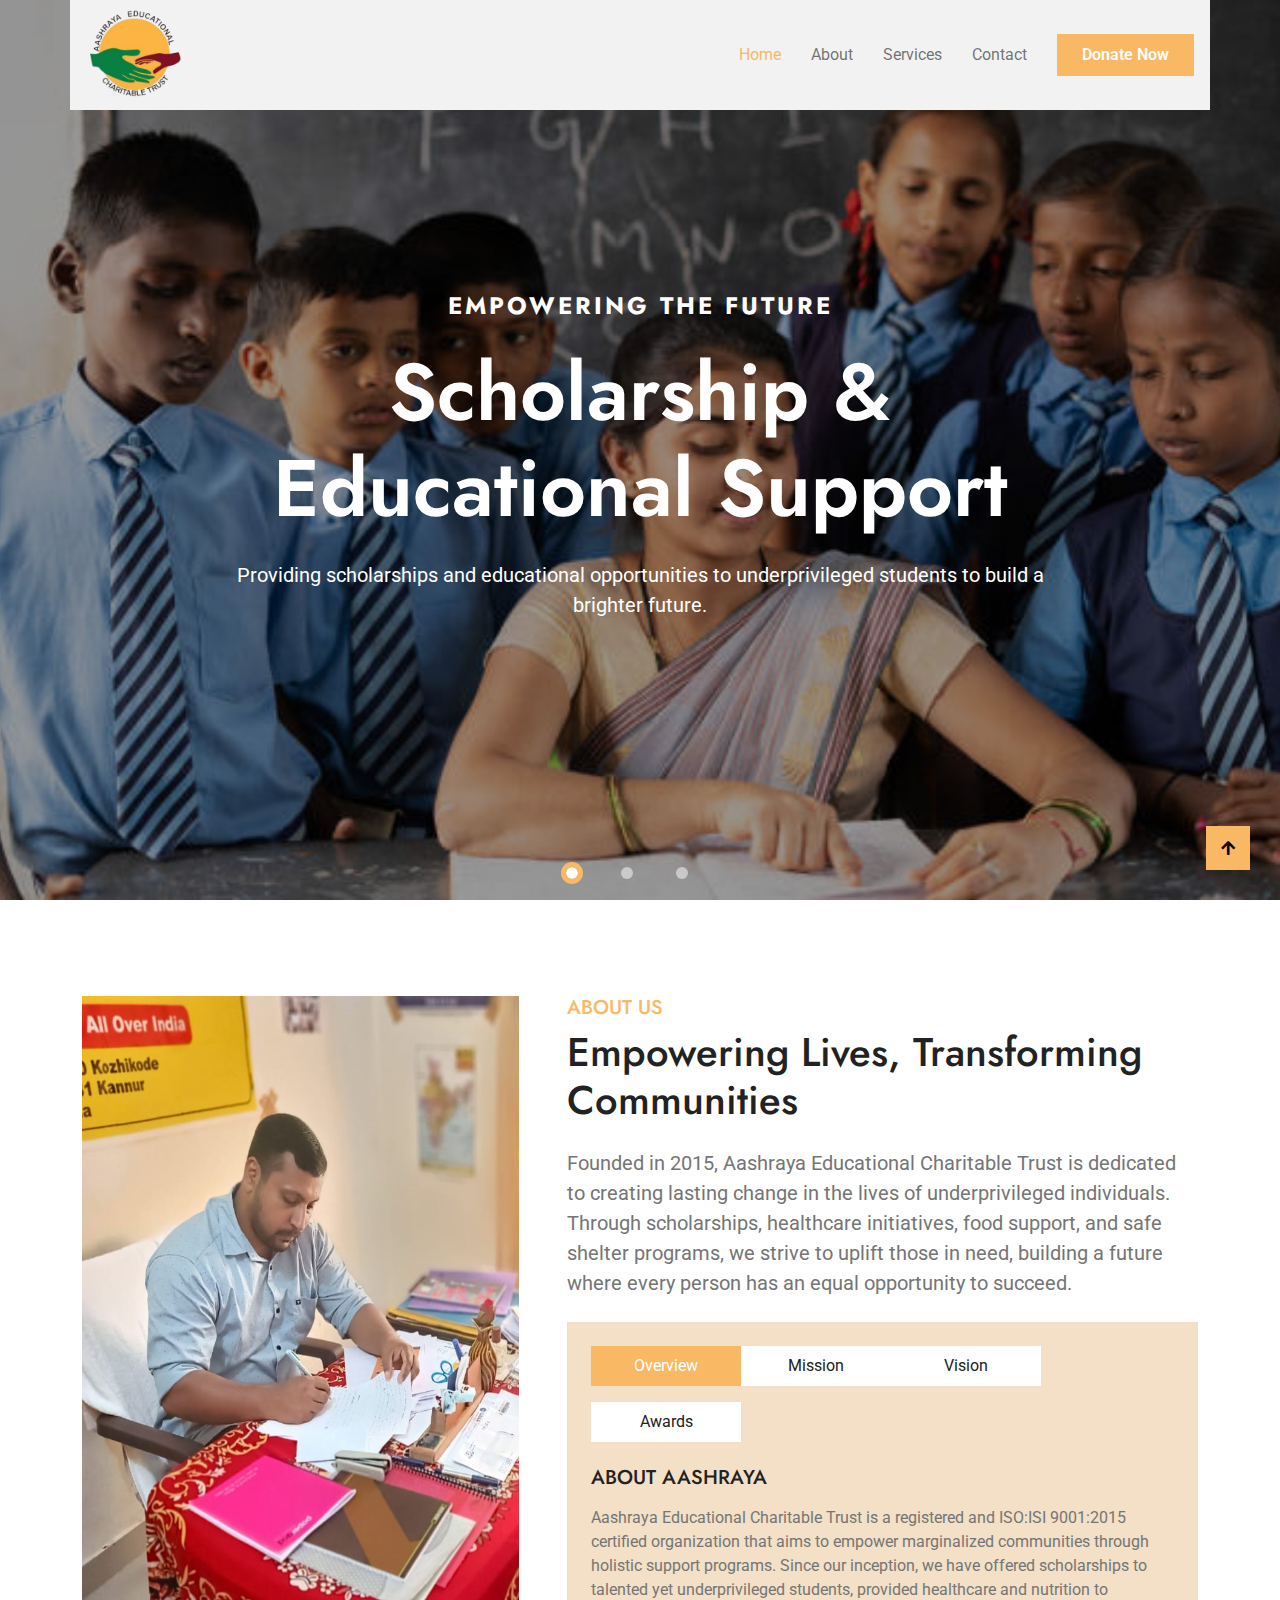
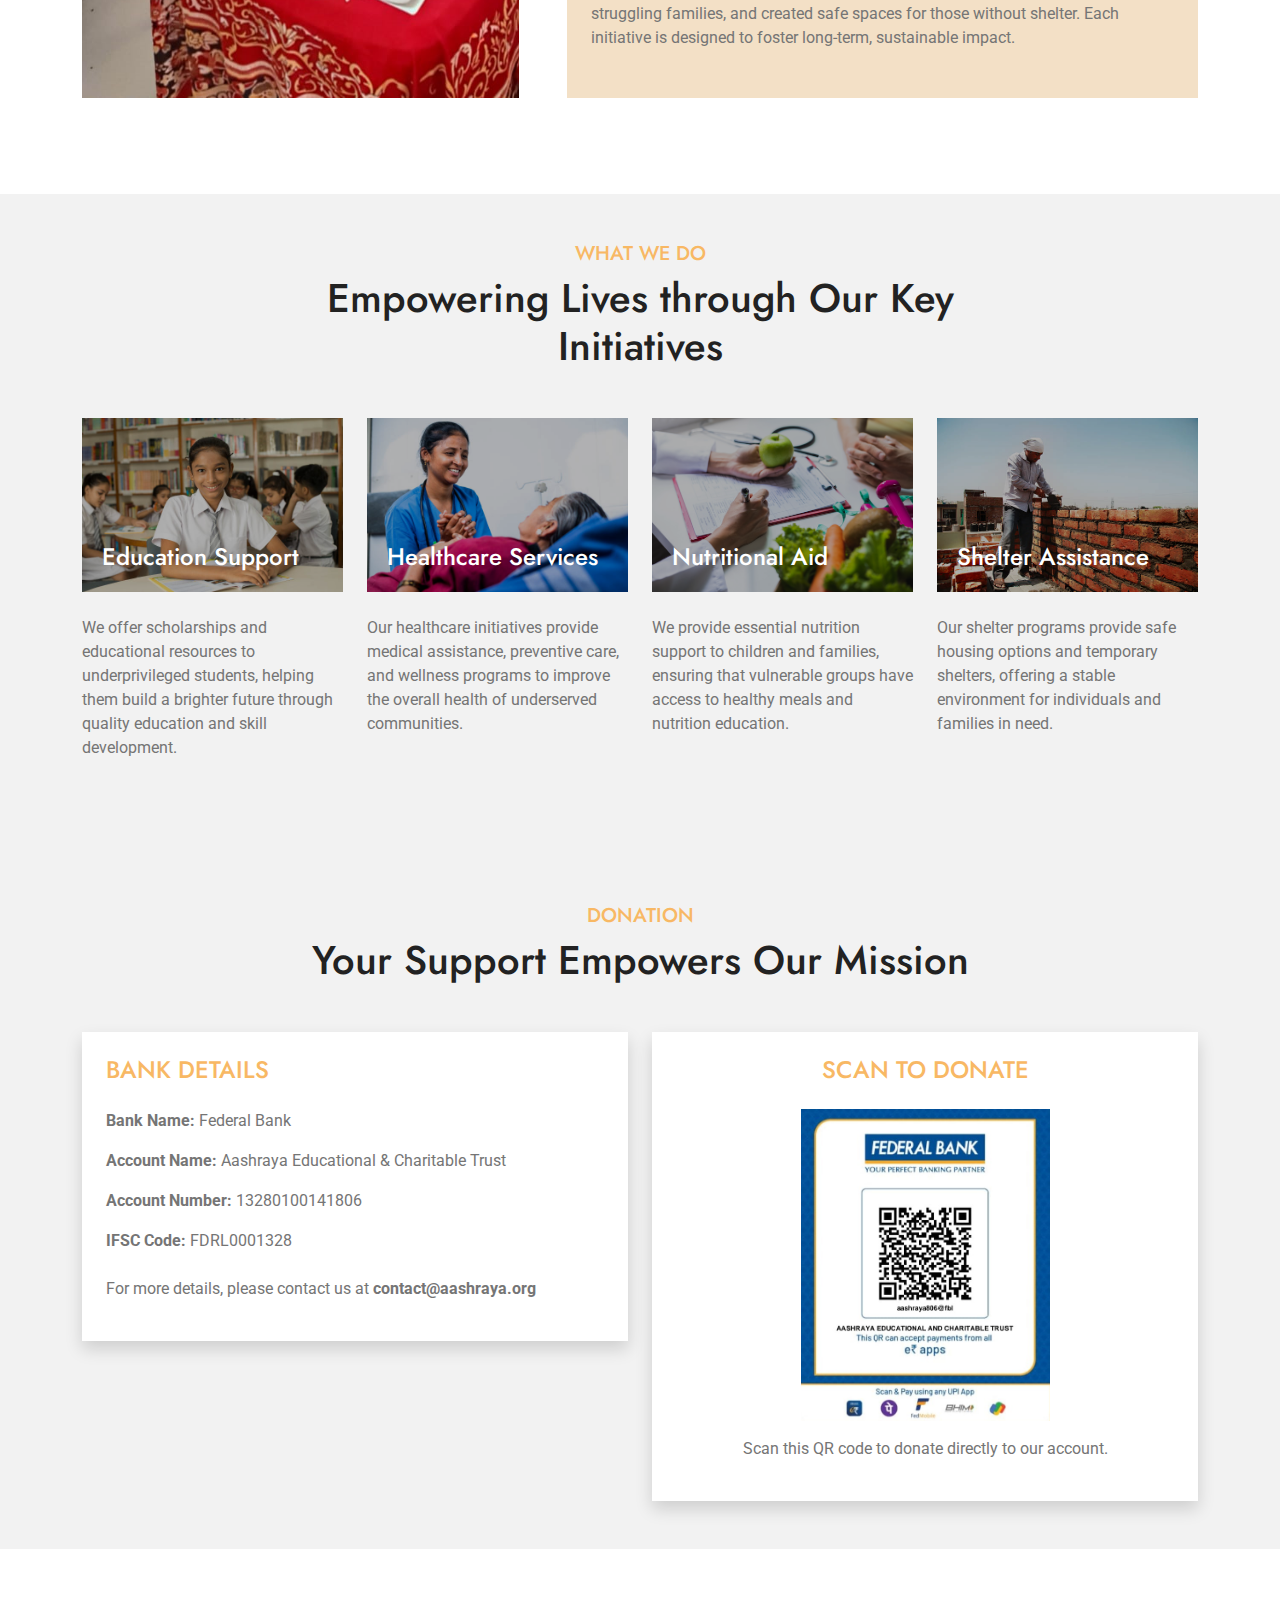
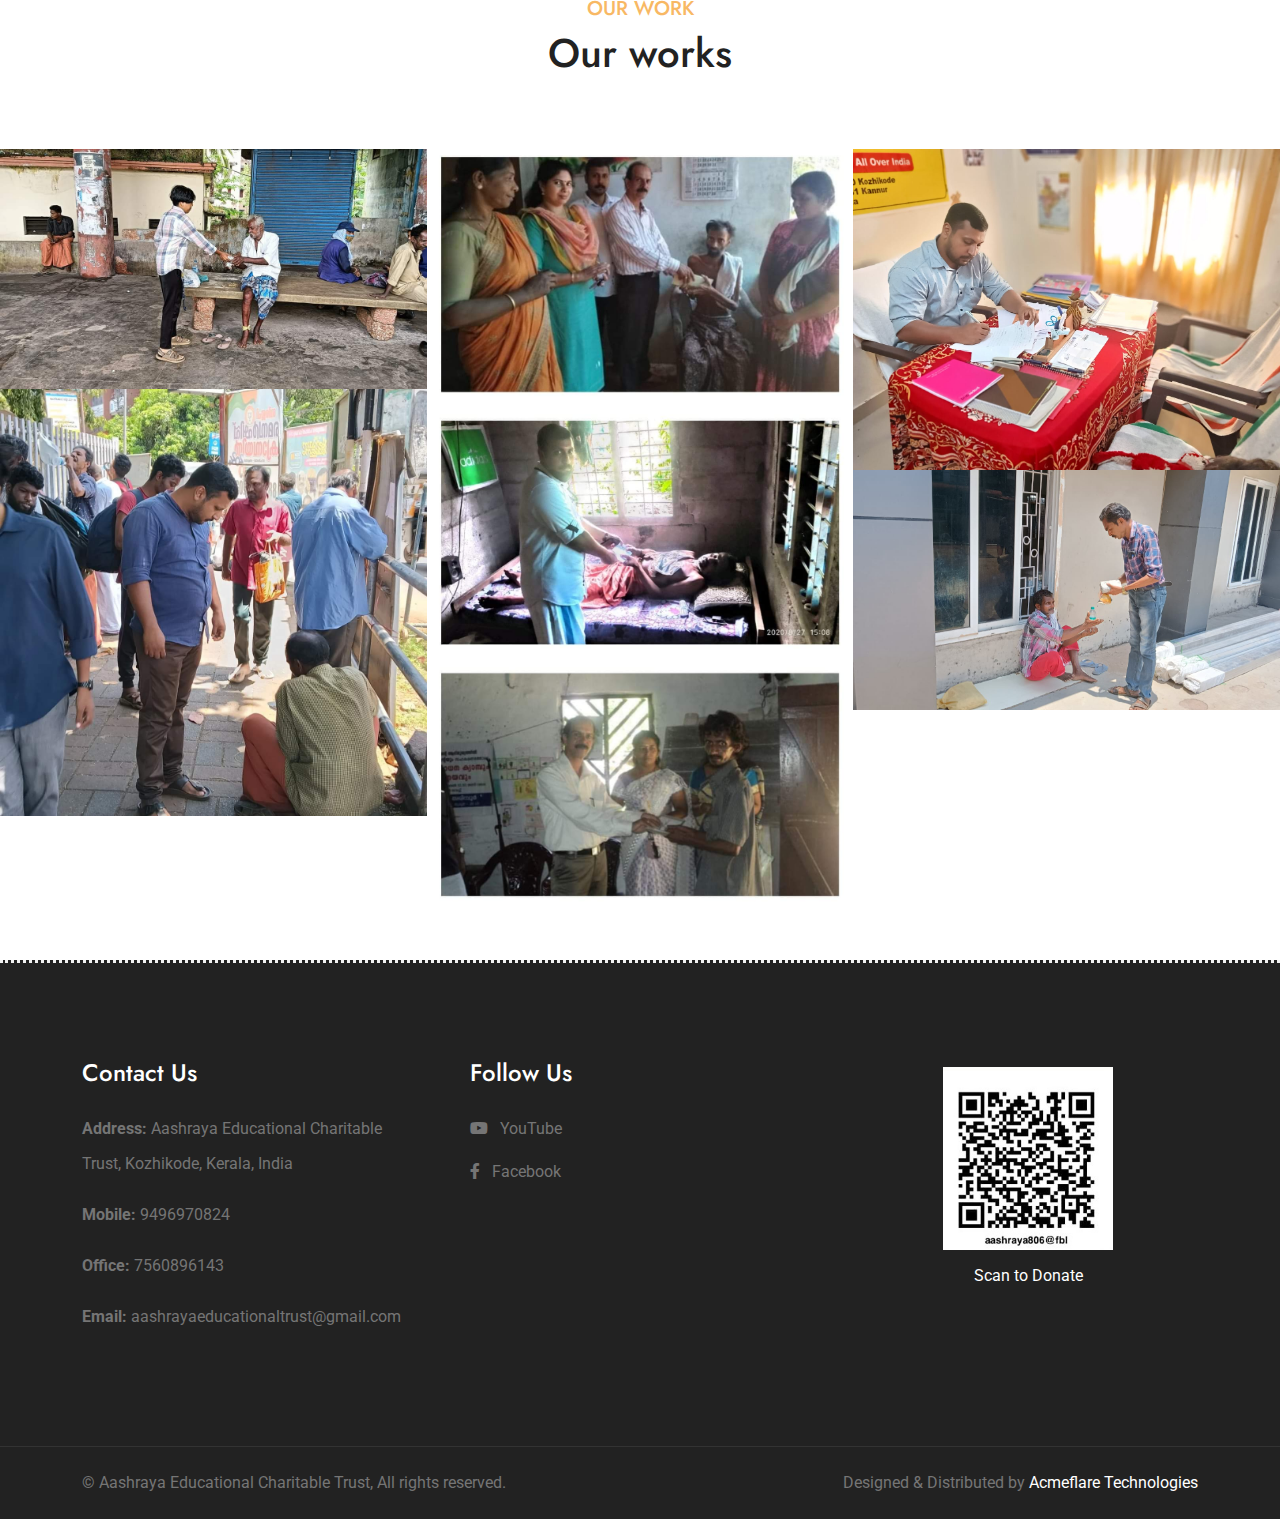
==== index.html @ a236c185 "first commit" ====
<!DOCTYPE html>
<html lang="en">

    <head>
        <meta charset="utf-8">
        <title>Aashraya Educational Charitable Trust</title>
        <link rel="shortcut icon" href="img/logo.jpg" type="image/x-icon">
        <meta content="width=device-width, initial-scale=1.0" name="viewport">
        <meta content="" name="keywords">
        <meta content="" name="description">

        <!-- Google Web Fonts -->
        <link rel="preconnect" href="https://fonts.googleapis.com">
        <link rel="preconnect" href="https://fonts.gstatic.com" crossorigin>
        <link href="https://fonts.googleapis.com/css2?family=Jost:wght@500;600&family=Roboto&display=swap" rel="stylesheet"> 

        <!-- Icon Font Stylesheet -->
        <link rel="stylesheet" href="https://use.fontawesome.com/releases/v5.15.4/css/all.css"/>
        <link href="https://cdn.jsdelivr.net/npm/bootstrap-icons@1.4.1/font/bootstrap-icons.css" rel="stylesheet">

        <!-- Libraries Stylesheet -->
        <link href="lib/owlcarousel/assets/owl.carousel.min.css" rel="stylesheet">
        <link href="lib/lightbox/css/lightbox.min.css" rel="stylesheet">


        <!-- Customized Bootstrap Stylesheet -->
        <link href="css/bootstrap.min.css" rel="stylesheet">

        <!-- Template Stylesheet -->
        <link href="css/style.css" rel="stylesheet">
    </head>

    <body>

        <!-- Spinner Start -->
        <div id="spinner" class="show w-100 vh-100 bg-white position-fixed translate-middle top-50 start-50  d-flex align-items-center justify-content-center">
            <div class="spinner-grow text-primary" role="status"></div>
        </div>
        <!-- Spinner End -->


        <!-- Navbar start -->
        <div class="container-fluid fixed-top px-0">
            <div class="container px-0">
                
                <nav class="navbar navbar-light bg-light navbar-expand-xl">
                    <a href="index.html" class="navbar-brand ms-3">
                        <img src="img/logo.png" alt="" style="height: 100px;">
                    </a>
                    <button class="navbar-toggler py-2 px-3 me-3" type="button" data-bs-toggle="collapse" data-bs-target="#navbarCollapse">
                        <span class="fa fa-bars text-primary"></span>
                    </button>
                    <div class="collapse navbar-collapse bg-light" id="navbarCollapse">
                        <div class="navbar-nav ms-auto">
                            <a href="index.html" class="nav-item nav-link active">Home</a>
                            <a href="about.html" class="nav-item nav-link">About</a>
                            <a href="service.html" class="nav-item nav-link">Services</a>
                            
                            <a href="contact.html" class="nav-item nav-link">Contact</a>
                        </div>
                        <div class="d-flex align-items-center flex-nowrap pt-xl-0" style="margin-left: 15px;">
                            <a href="index.html#donate" class="btn-hover-bg btn btn-primary text-white py-2 px-4 me-3">Donate Now</a>
                        </div>
                    </div>
                </nav>
            </div>
        </div>
        <!-- Navbar End -->

        
       <!-- Carousel Start -->
<div class="container-fluid carousel-header vh-100 px-0">
    <div id="carouselId" class="carousel slide" data-bs-ride="carousel">
        <ol class="carousel-indicators">
            <li data-bs-target="#carouselId" data-bs-slide-to="0" class="active"></li>
            <li data-bs-target="#carouselId" data-bs-slide-to="1"></li>
            <li data-bs-target="#carouselId" data-bs-slide-to="2"></li>
        </ol>
        <div class="carousel-inner" role="listbox">
            <!-- Slide 1 -->
            <div class="carousel-item active">
                <img src="img/Scholarship & Educational Support.jpg" class="img-fluid" alt="Education Support">
                <div class="carousel-caption">
                    <div class="p-3" style="max-width: 900px;">
                        <h4 class="text-white text-uppercase fw-bold mb-4" style="letter-spacing: 3px;">Empowering the Future</h4>
                        <h1 class="display-1 text-capitalize text-white mb-4">Scholarship & Educational Support</h1>
                        <p class="mb-5 fs-5">Providing scholarships and educational opportunities to underprivileged students to build a brighter future.</p>
                      
                    </div>
                </div>
            </div>
            <!-- Slide 2 -->
            <div class="carousel-item">
                <img src="img/Healthcare.webp" class="img-fluid" alt="Healthcare Assistance">
                <div class="carousel-caption">
                    <div class="p-3" style="max-width: 900px;">
                        <h4 class="text-white text-uppercase fw-bold mb-4" style="letter-spacing: 3px;">Health for All</h4>
                        <h1 class="display-1 text-capitalize text-white mb-4">Healthcare & Medical Assistance</h1>
                        <p class="mb-5 fs-5">Delivering essential healthcare services to those in need through medical camps and health education.</p>
                        
                    </div>
                </div>
            </div>
            <!-- Slide 3 -->
            <div class="carousel-item">
                <img src="img/Food and Nutrition Support.jpg" class="img-fluid" alt="Food and Nutrition Support">
                <div class="carousel-caption">
                    <div class="p-3" style="max-width: 900px;">
                        <h4 class="text-white text-uppercase fw-bold mb-4" style="letter-spacing: 3px;">Fighting Hunger</h4>
                        <h1 class="display-1 text-capitalize text-white mb-4">Food and Nutrition Support</h1>
                        <p class="mb-5 fs-5">Ensuring access to food and nutritional support for marginalized communities.</p>
                   
                    </div>
                </div>
            </div>
        </div>
        <button class="carousel-control-prev" type="button" data-bs-target="#carouselId" data-bs-slide="prev">
            <span class="carousel-control-prev-icon" aria-hidden="true"></span>
            <span class="visually-hidden">Previous</span>
        </button>
        <button class="carousel-control-next" type="button" data-bs-target="#carouselId" data-bs-slide="next">
            <span class="carousel-control-next-icon" aria-hidden="true"></span>
            <span class="visually-hidden">Next</span>
        </button>
    </div>
</div>
<!-- Carousel End -->




     <!-- About Start -->
<div class="container-fluid about py-5">
    <div class="container py-5">
        <div class="row g-5">
            <div class="col-xl-5">
                <div class="h-100">
                    <img src="img/about.jpg" class="img-fluid w-100 h-100" alt="Aashraya Educational Charitable Trust">
                </div>
            </div>
            <div class="col-xl-7">
                <h5 class="text-uppercase text-primary">About Us</h5>
                <h1 class="mb-4">Empowering Lives, Transforming Communities</h1>
                <p class="fs-5 mb-4">Founded in 2015, Aashraya Educational Charitable Trust is dedicated to creating lasting change in the lives of underprivileged individuals. Through scholarships, healthcare initiatives, food support, and safe shelter programs, we strive to uplift those in need, building a future where every person has an equal opportunity to succeed.</p>
                
                <div class="tab-class bg-secondary p-4">
                    <ul class="nav d-flex mb-2">
                        <li class="nav-item mb-3">
                            <a class="d-flex py-2 text-center bg-white active" data-bs-toggle="pill" href="#tab-about">
                                <span class="text-dark" style="width: 150px;">Overview</span>
                            </a>
                        </li>
                        <li class="nav-item mb-3">
                            <a class="d-flex py-2  text-center bg-white" data-bs-toggle="pill" href="#tab-mission">
                                <span class="text-dark" style="width: 150px;">Mission</span>
                            </a>
                        </li>
                        <li class="nav-item mb-3">
                            <a class="d-flex py-2 text-center bg-white" data-bs-toggle="pill" href="#tab-vision">
                                <span class="text-dark" style="width: 150px;">Vision</span>
                            </a>
                        </li>
                        <li class="nav-item mb-3">
                            <a class="d-flex py-2 text-center bg-white" data-bs-toggle="pill" href="#tab-awards">
                                <span class="text-dark" style="width: 150px;">Awards</span>
                            </a>
                        </li>
                    </ul>
                    <div class="tab-content">
                        <!-- Overview Tab -->
                        <div id="tab-about" class="tab-pane fade show p-0 active">
                            <div class="row">
                                <div class="col-12">
                                    <div class="d-flex">
                                        <div class="text-start my-auto">
                                            <h5 class="text-uppercase mb-3">About Aashraya</h5>
                                            <p class="mb-4">Aashraya Educational Charitable Trust is a registered and ISO:ISI 9001:2015 certified organization that aims to empower marginalized communities through holistic support programs. Since our inception, we have offered scholarships to talented yet underprivileged students, provided healthcare and nutrition to struggling families, and created safe spaces for those without shelter. Each initiative is designed to foster long-term, sustainable impact.</p>
                                            
                                        </div>
                                    </div>
                                </div>
                            </div>
                        </div>
                        <!-- Mission Tab -->
                        <div id="tab-mission" class="tab-pane fade show p-0">
                            <div class="row">
                                <div class="col-12">
                                    <div class="d-flex">
                                        <div class="text-start my-auto">
                                            <h5 class="text-uppercase mb-3">Our Mission</h5>
                                            <p class="mb-4">Our mission is to empower marginalized communities across Kerala by providing equitable access to education, healthcare, nutrition, and shelter. By offering a strong support system and focusing on sustainable development, we aim to foster resilience and self-sufficiency among those we serve.</p>
                                           
                                        </div>
                                    </div>
                                </div>
                            </div>
                        </div>
                        <!-- Vision Tab -->
                        <div id="tab-vision" class="tab-pane fade show p-0">
                            <div class="row">
                                <div class="col-12">
                                    <div class="d-flex">
                                        <div class="text-start my-auto">
                                            <h5 class="text-uppercase mb-3">Our Vision</h5>
                                            <p class="mb-4">We envision a society where education and healthcare are accessible to everyone, no one suffers from hunger, and all individuals have a safe place to call home. We aspire to be a cornerstone of hope and support in our community, bridging gaps in essential services and fostering a compassionate, inclusive future.</p>
                                            
                                        </div>
                                    </div>
                                </div>
                            </div>
                        </div>
                        <!-- Awards Tab -->
                        <div id="tab-awards" class="tab-pane fade show p-0">
                            <div class="row">
                                <div class="col-12">
                                    <div class="d-flex">
                                        <div class="text-start my-auto">
                                            <h5 class="text-uppercase mb-3">Recognitions & Awards</h5>
                                            <p class="mb-4">Aashraya has been honored with several prestigious awards for its dedication to social welfare, including:</p>
                                            <ul class="list-unstyled mb-4">
                                                <li>🔸 Mahatma Gandhi Award</li>
                                                <li>🔸 Mother Teresa Nobel Award</li>
                                                <li>🔸 World Charity Welfare Association Award</li>
                                                <li>🔸 Doctorate of Social Work Award</li>
                                                <li>🔸 Rashtra Seva Puraskar Award</li>
                                                <li>🔸 International Health Care Award</li>
                                                <li>🔸 National Level Charitable Trust Award</li>
                                            </ul>
                                            
                                        </div>
                                    </div>
                                </div>
                            </div>
                        </div>
                    </div>
                </div>
            </div>
        </div>
    </div>
</div>
<!-- About End -->



<!-- Services Start -->
<div class="container-fluid service bg-light">
    <div class="container py-5">
        <div class="text-center mx-auto pb-5" style="max-width: 800px;">
            <h5 class="text-uppercase text-primary">What We Do</h5>
            <h1 class="mb-0">Empowering Lives through Our Key Initiatives</h1>
        </div>
        <div class="row g-4">
            <!-- Education Support -->
            <div class="col-md-6 col-lg-6 col-xl-3">
                <div class="service-item">
                    <img src="img/s1.jpg" class="img-fluid w-100" alt="Education Support">
                    <div class="service-link">
                        <a  class="h4 mb-0">Education Support</a>
                    </div>
                </div>
                <p class="my-4">We offer scholarships and educational resources to underprivileged students, helping them build a brighter future through quality education and skill development.</p>
            </div>
            <!-- Healthcare Services -->
            <div class="col-md-6 col-lg-6 col-xl-3">
                <div class="service-item">
                    <img src="img/s2.jpg" class="img-fluid w-100" alt="Healthcare Services">
                    <div class="service-link">
                        <a  class="h4 mb-0">Healthcare Services</a>
                    </div>
                </div>
                <p class="my-4">Our healthcare initiatives provide medical assistance, preventive care, and wellness programs to improve the overall health of underserved communities.</p>
            </div>
            <!-- Nutritional Aid -->
            <div class="col-md-6 col-lg-6 col-xl-3">
                <div class="service-item">
                    <img src="img/s3.jpeg" class="img-fluid w-100" alt="Nutritional Aid">
                    <div class="service-link">
                        <a  class="h4 mb-0">Nutritional Aid</a>
                    </div>
                </div>
                <p class="my-4">We provide essential nutrition support to children and families, ensuring that vulnerable groups have access to healthy meals and nutrition education.</p>
            </div>
            <!-- Shelter Assistance -->
            <div class="col-md-6 col-lg-6 col-xl-3">
                <div class="service-item">
                    <img src="img/s4.jpg" class="img-fluid w-100" alt="Shelter Assistance">
                    <div class="service-link">
                        <a  class="h4 mb-0">Shelter Assistance</a>
                    </div>
                </div>
                <p class="my-4">Our shelter programs provide safe housing options and temporary shelters, offering a stable environment for individuals and families in need.</p>
            </div>
            <div class="col-12">
                
            </div>
        </div>
    </div>
</div>
<!-- Services End -->



 <!-- Donation Start -->
<div class="container-fluid donation bg-light" id="donate">
    <div class="container py-5">
        <div class="text-center mx-auto pb-5" style="max-width: 800px;">
            <h5 class="text-uppercase text-primary">Donation</h5>
            <h1 class="mb-0">Your Support Empowers Our Mission</h1>
        </div>
        <div class="row g-4">
            <!-- Bank Details Column -->
            <div class="col-lg-6">
                <div class="p-4 bg-white rounded shadow">
                    <h4 class="text-uppercase text-primary mb-4">Bank Details</h4>
                    <p><strong>Bank Name:</strong> Federal Bank</p>
                    <p><strong>Account Name:</strong> Aashraya Educational & Charitable Trust</p>
                    <p><strong>Account Number:</strong> 13280100141806</p>
                    <p><strong>IFSC Code:</strong> FDRL0001328</p>
                    <p class="mt-4">For more details, please contact us at <strong>contact@aashraya.org</strong></p>
                </div>
            </div>

            <!-- QR Code Column -->
            <div class="col-lg-6 text-center">
                <div class="p-4 bg-white rounded shadow">
                    <h4 class="text-uppercase text-primary mb-4">Scan to Donate</h4>
                    <img src="img/qr code.jpg" class="img-fluid w-50" alt="QR Code">
                    <p class="mt-3">Scan this QR code to donate directly to our account.</p>
                    
                </div>
            </div>
        </div>
    </div>
</div>
<!-- Donation End -->



        <!-- Counter Start -->
        <!-- <div class="container-fluid counter py-5" style="background: linear-gradient(rgba(0, 0, 0, .4), rgba(0, 0, 0, 0.4)), url(img/volunteers-bg.jpg) center center; background-size: cover;">
            <div class="container py-5">
                <div class="text-center mx-auto pb-5" style="max-width: 800px;">
                    <h5 class="text-uppercase text-primary">Achievements</h5>
                    <p class="text-white mb-0">Lorem Ipsum is simply dummy text of the printing and typesetting industry. Lorem Ipsum has been the industry's standard dummy text ever since the 1500s, when an unknown printer took a galley
                    </p>
                </div>
                <div class="row g-4">
                    <div class="col-md-6 col-lg-6 col-xl-3">
                        <div class="counter-item text-center border p-5">
                            <i class="fas fa-thumbs-up fa-4x text-white"></i>
                            <h3 class="text-white my-4">Beavers Saved</h3>
                            <div class="counter-counting">
                                <span class="text-primary fs-2 fw-bold" data-toggle="counter-up">3600</span>
                                <span class="h1 fw-bold text-primary">+</span>
                            </div>
                        </div>
                    </div>
                    <div class="col-md-6 col-lg-6 col-xl-3">
                        <div class="counter-item text-center border p-5">
                            <i class="fas fa-file-invoice-dollar fa-4x text-white"></i>
                            <h3 class="text-white my-4">Funds Collected</h3>
                            <div class="counter-counting text-center border-white w-100" style="border-style: dotted; font-size: 30px;">
                                <span class="text-primary fs-2 fw-bold" data-toggle="counter-up">513</span>
                                <span class="h1 fw-bold text-primary">$</span>
                            </div>
                        </div>
                    </div>
                    <div class="col-md-6 col-lg-6 col-xl-3">
                        <div class="counter-item text-center border p-5">
                            <i class="fas fa-user fa-4x text-white"></i>
                            <h3 class="text-white my-4">Volunteer</h3>
                            <div class="counter-counting text-center border-white w-100" style="border-style: dotted; font-size: 30px;">
                                <span class="text-primary fs-2 fw-bold" data-toggle="counter-up">713</span>
                                <span class="h1 fw-bold text-primary">+</span>
                            </div>
                        </div>
                    </div>
                    <div class="col-md-6 col-lg-6 col-xl-3">
                        <div class="counter-item text-center border p-5">
                            <i class="fas fa-heart fa-4x text-white"></i>
                            <h3 class="text-white my-4">Days of Help</h3>
                            <div class="counter-counting text-center border-white w-100" style="border-style: dotted; font-size: 30px;">
                                <span class="text-primary fs-2 fw-bold" data-toggle="counter-up">487</span>
                                <span class="h1 fw-bold text-primary">+</span>
                            </div>
                        </div>
                    </div>
                    <div class="col-12">
                        <div class="d-flex align-items-center justify-content-center">
                            <a class="btn-hover-bg btn btn-primary text-white py-2 px-4" href="#">Join With Us</a>
                        </div>
                    </div>
                </div>
            </div>
        </div> -->
        <!-- Counter End -->


       
      

        <!-- Gallery Start -->
        <div class="container-fluid gallery py-5 px-0">
            <div class="text-center mx-auto pb-5" style="max-width: 800px;">
                <h5 class="text-uppercase text-primary">Our work</h5>
                <h1 class="mb-4">Our works</h1>
            </div>
            <div class="row g-0">
                <div class="col-lg-4">
                    <div class="gallery-item">
                        <img src="img/gallery-2.jpg" class="img-fluid w-100" alt="">
                        <div class="search-icon">
                            <a href="img/gallery-2.jpg" data-lightbox="gallery-2" class="my-auto"><i class="fas fa-search-plus btn-hover-color bg-white text-primary p-3"></i></a>
                        </div>
                        <div class="gallery-content">
                            
                        </div>
                    </div>
                    <div class="gallery-item">
                        <img src="img/gallery-3.jpg" class="img-fluid w-100" alt="">
                        <div class="search-icon">
                            <a href="img/gallery-3.jpg" data-lightbox="gallery-3" class="my-auto"><i class="fas fa-search-plus btn-hover-color bg-white text-primary p-3"></i></a>
                        </div>
                        <div class="gallery-content">
                            
                        </div>
                    </div>
                </div>
                <div class="col-lg-4">
                    <div class="gallery-item">
                        <img src="img/gallery-1.jpg" class="img-fluid w-100" alt="">
                        <div class="search-icon">
                            <a href="img/gallery-1.jpg" data-lightbox="gallery-1" class="my-auto"><i class="fas fa-search-plus btn-hover-color bg-white text-primary p-3"></i></a>
                        </div>
                        <div class="gallery-content">
                            
                        </div>
                    </div>
                </div>
                <div class="col-lg-4">
                    <div class="gallery-item">
                        <img src="img/gallery-4.jpg" class="img-fluid w-100" alt="">
                        <div class="search-icon">
                            <a href="img/gallery-4.jpg" data-lightbox="gallery-4" class="my-auto"><i class="fas fa-search-plus btn-hover-color bg-white text-primary p-3"></i></a>
                        </div>
                        <div class="gallery-content">
                            
                        </div>
                    </div>
                    <div class="gallery-item">
                        <img src="img/gallery-5.jpg" class="img-fluid w-100" alt="">
                        <div class="search-icon">
                            <a href="img/gallery-5.jpg" data-lightbox="gallery-5" class="my-auto"><i class="fas fa-search-plus btn-hover-color bg-white text-primary p-3"></i></a>
                        </div>
                        <div class="gallery-content">
                            
                        </div>
                    </div>
                </div>
            </div>
        </div>
        <!-- Gallery End -->


       

        <!-- Footer Start -->
<div class="container-fluid footer bg-dark text-body py-5">
    <div class="container py-5">
        <div class="row g-5">
            <!-- Address and Contact Information -->
            <div class="col-md-6 col-lg-6 col-xl-4">
                <div class="footer-item">
                    <h4 class="mb-4 text-white">Contact Us</h4>
                    <p><strong>Address:</strong> Aashraya Educational Charitable Trust, Kozhikode, Kerala, India</p>
                    <p><strong>Mobile:</strong> 9496970824</p>
                    <p><strong>Office:</strong> 7560896143</p>
                    <p><strong>Email:</strong> aashrayaeducationaltrust@gmail.com</p>
                </div>
            </div>
            <!-- Social Media Links -->
            <div class="col-md-6 col-lg-6 col-xl-4">
                <div class="footer-item">
                    <h4 class="mb-4 text-white">Follow Us</h4>
                    <a href="https://youtube.com/@aashrayaeducationaltrust?si=SdaEd4XGsYiGcqcV" class="d-block text-body mb-2"><i class="fab fa-youtube me-2"></i> YouTube</a>
                    <a href="https://www.facebook.com/profile.php?id=100082121772458&mibextid=ZbWKwL" class="d-block text-body mb-2"><i class="fab fa-facebook-f me-2"></i> Facebook</a>
                </div>
            </div>
            <!-- Gallery with QR Code -->
            <div class="col-md-6 col-lg-6 col-xl-4">
                <div class="footer-item">
                    <div class="row g-2">
                        
                        <!-- QR Code Space -->
                        <div class="col-12 text-center mt-3">
                            <img src="img/qr code footer .jpg" class="img-fluid w-50" alt="QR Code">
                            <p class="text-white mt-2">Scan to Donate</p>
                        </div>
                    </div>
                </div>
            </div>
        </div>
    </div>
</div>
<!-- Footer End -->

<!-- Copyright Start -->
<div class="container-fluid copyright py-4">
    <div class="container">
        <div class="row g-4 align-items-center">
            <div class="col-md-6 text-center text-md-start">
                <span class="text-body text-white">&copy; Aashraya Educational Charitable Trust, All rights reserved.</span>
            </div>
            <div class="col-md-6 text-center text-md-end">
                Designed & Distributed by <a class="text-white" href="https://www.acmeflare.in/">Acmeflare Technologies</a>
            </div>
        </div>
    </div>
</div>
<!-- Copyright End -->


        <!-- Back to Top -->
        <a href="#" class="btn btn-primary btn-primary-outline-0 btn-md-square back-to-top"><i class="fa fa-arrow-up"></i></a>   

        
        <!-- JavaScript Libraries -->
        <script src="https://ajax.googleapis.com/ajax/libs/jquery/3.6.4/jquery.min.js"></script>
        <script src="https://cdn.jsdelivr.net/npm/bootstrap@5.0.0/dist/js/bootstrap.bundle.min.js"></script>
        <script src="lib/easing/easing.min.js"></script>
        <script src="lib/waypoints/waypoints.min.js"></script>
        <script src="lib/counterup/counterup.min.js"></script>
        <script src="lib/owlcarousel/owl.carousel.min.js"></script>
        <script src="lib/lightbox/js/lightbox.min.js"></script>
        

        <!-- Template Javascript -->
        <script src="js/main.js"></script>

    </body>

</html>
---- css/style.css ----
/*** Spinner Start ***/
#spinner {
    opacity: 0;
    visibility: hidden;
    transition: opacity .8s ease-out, visibility 0s linear .5s;
    z-index: 99999;
 }

 #spinner.show {
     transition: opacity .8s ease-out, visibility 0s linear .0s;
     visibility: visible;
     opacity: 1;
 }
/*** Spinner End ***/

.back-to-top {
    position: fixed;
    right: 30px;
    bottom: 30px;
    display: flex;
    width: 45px;
    height: 45px;
    align-items: center;
    justify-content: center;
    transition: 0.5s;
    z-index: 99;
}

/*** Button Start ***/
.btn {
    font-weight: 600;
    transition: .5s;
}

.btn-square {
    width: 32px;
    height: 32px;
}

.btn-sm-square {
    width: 34px;
    height: 34px;
}

.btn-md-square {
    width: 44px;
    height: 44px;
}

.btn-lg-square {
    width: 56px;
    height: 56px;
}

.btn-square,
.btn-sm-square,
.btn-md-square,
.btn-lg-square {
    padding: 0;
    display: flex;
    align-items: center;
    justify-content: center;
    font-weight: normal;
}

.btn-hover-bg {
    transition: 0.5s;
}

.btn-hover-bg:hover {
    background: var(--bs-secondary) !important;
    color: var(--bs-primary) !important;
}

.btn-hover-color {
    transition: 0.5s;
}

.btn-hover-color:hover {
    color: var(--bs-secondary) !important;
}
/*** Topbar Start ***/
.fixed-top .container {
    transition: 0.5s;
}

.topbar {
    padding: 2px 10px 2px 20px;
    background: var(--bs-primary) !important;
}

.topbar a,
.topbar a i {
    transition: 0.5s;
}

.topbar a:hover,
.topbar a i:hover {
    color: var(--bs-secondary) !important;
}


@media (max-width: 768px) {
    .topbar {
        display: none;    
    }
}
/*** Topbar End ***/


/*** Navbar Start ***/
.navbar {
    padding: 0;
}

.navbar .navbar-nav .nav-link {
    padding: 10px 15px;
    font-size: 16px;
    transition: .5s;
}

.navbar .navbar-nav .nav-link:hover,
.navbar .navbar-nav .nav-link.active,
.sticky-top.bg-white .navbar .navbar-nav .nav-link:hover,
.sticky-top.bg-white .navbar .navbar-nav .nav-link.active {
    color: var(--bs-primary);
}

.navbar .dropdown-toggle::after {
    border: none;
    content: "\f107";
    font-family: "Font Awesome 5 Free";
    font-weight: 600;
    vertical-align: middle;
    margin-left: 8px;
}

@media (min-width: 1200px) {
    .navbar .nav-item .dropdown-menu {
        display: block;
        visibility: hidden;
        top: 100%;
        transform: rotateX(-75deg);
        transform-origin: 0% 0%;
        border: 0;
        transition: .5s;
        opacity: 0;
    }
}

@media (max-width: 1200px) {
    .navbar .collapse.navbar-collapse .btn-hover-bg.btn {
        margin-bottom: 20px;
    }
}

.dropdown .dropdown-menu a:hover {
    background: var(--bs-secondary);
    color: var(--bs-primary);
}

.navbar .nav-item:hover .dropdown-menu {
    transform: rotateX(0deg);
    visibility: visible;
    background: var(--bs-light) !important;
    transition: .5s;
    opacity: 1;
}
/*** Navbar End ***/

/*** Carousel Start ***/
.carousel-header #carouselId .carousel-control-prev,
.carousel-header #carouselId .carousel-control-next {
    background: transparent;
}

.carousel-header #carouselId .carousel-inner .carousel-item {
    position: relative;
    min-height: 100vh 
}

.carousel-header #carouselId .carousel-inner .carousel-item img {
    position: absolute;
    width: 100%;
    height: 100%;
    object-fit: cover;
}

.carousel-header #carouselId .carousel-inner .carousel-item .carousel-caption {
    position: absolute;
    width: 100%;
    height: 100%;
    top: 0;
    left: 0;
    padding-top: 80px;
    display: flex;
    align-items: center;
    justify-content: center;
    text-align: center;
    background: linear-gradient(rgba(0, 0, 0, .4), rgba(0, 0, 0, 0.4));
    background-size: cover;
}

.carousel-control-prev,
.carousel-control-next {
    opacity: 0;
}

.carousel-control-prev .carousel-control-prev-icon,
.carousel-control-next .carousel-control-next-icon {
    background: transparent !important;
}

.carousel-header #carouselId.carousel {
    position: relative;
}

.carousel-header #carouselId.carousel .carousel-indicators {
    position: absolute;
    bottom: 0;
    left: 0;
    display: flex;
    align-items: center;
    justify-content: center;
    background: transparent !important;
}

.carousel-header #carouselId.carousel .carousel-indicators li,
.carousel-header #carouselId.carousel .carousel-indicators li,
.carousel-header #carouselId.carousel .carousel-indicators li {
    margin-right: 30px !important;
}

.carousel-header #carouselId.carousel .carousel-indicators li {
    width: 12px;
    height: 12px;
    border-radius: 12px !important;
    border: 5px solid transparent;
    transition: 0.5s;
    
}

.carousel-header #carouselId.carousel .carousel-indicators li.active {
    border: 5px solid var(--bs-primary) !important;
    border-radius: 10px;
}
/*** Carousel End ***/



/*** Single Page Hero Header Start ***/
.bg-breadcrumb {
    background: linear-gradient(rgba(0, 0, 0, 0.6), rgba(0, 0, 0, 0.6)), url(../img/bgall.jpg);
    background-position: center center;
    background-repeat: no-repeat;
    background-size: cover;
    padding: 100px 0 0 0;
}
/*** Single Page Hero Header End ***/


/*** About Start ***/
.about .tab-class .nav .nav-item a.active,
.about .tab-class .nav .nav-item a.active span {
    background: var(--bs-primary) !important;
    color: var(--bs-white) !important;
}

/*** About End ***/


/*** Service Start ***/
.service .service-item {
    position: relative;
    overflow: hidden;
}

.service .service-item .service-link {
    position: absolute;
    width: 100%; 
    height: 100%; 
    padding: 20px; 
    bottom: 0; 
    left: 0; 
    display: flex; 
    align-items: end;
    background: rgba(0, 0, 0, 0.3);
    transition: 0.5s; 
}

.service .service-item .service-link:hover {
    background: rgba(0, 0, 0, 0.6);
}

.service .service-item .service-link a {
    color: var(--bs-white);
    transition: 0.5s;
}

.service .service-item img {
    transition: 0.5s;
}

.service .service-item:hover img {
    transform: scale(1.2);
}

.service .service-item .service-link:hover a:hover {
    color: var(--bs-primary);
}
/*** Service End ***/


/*** Donation Start ***/
.donation .donation-item {
    position: relative;
    overflow: hidden;
    z-index: 1;
}

.donation .donation-item::after {
    width: 100%;
    height: 100%;
    position: absolute;
    content: "";
    top: 0;
    left: 0;
    display: flex;
    background: rgba(0, 0, 0, 0.5);
    z-index: 2;
}


.donation .donation-item .donation-content {
    position: absolute;
    width: 100%; 
    height: 100%; 
    padding: 20px; 
    justify-content: end; 
    bottom: -60px; 
    left: 0;
    transition: 0.5s;
    z-index: 3;
}

.donation .donation-item:hover .donation-content {
    position: absolute;
    width: 100%; 
    height: 100%; 
    padding: 20px; 
    justify-content: end; 
    bottom: 0px; 
    left: 0;
    background: rgba(0, 0, 0, 0.6);
}

.donation .donation-item .donation-btn {
    visibility: hidden;
    opacity: 0;
    transition: 0.5s;
}

.donation .donation-item:hover .donation-btn {
    visibility: visible;
    opacity: 1;
}

/*** Donation End ***/


/*** Counter Start ***/
.counter .counter-item .counter-counting {
    width: 100%;
    text-align: center;
    border-style: dotted;
    border-color: var(--bs-white); 
    font-size: 30px;
}
/*** Counter End ***/


/*** causes Start ***/
.causes .causes-item {
    overflow: hidden;
}

.causes .causes-item .causes-img {
    position: relative;
    transition: 0.5s;
}

.causes .causes-item .causes-img .causes-link {
    position: absolute;
    width: 100%;
    height: 100%;
    bottom: 0 !important; 
    left: 0;
    display: flex;
    justify-content: space-between;
    align-items: end;
    background: rgba(0, 0, 0, .2);
    transition: 0.5s;
}

.causes .causes-item .causes-img:hover .causes-link {
    background: rgba(0, 0, 0, .6);
}

.causes .causes-item .causes-img img {
    transition: 0.5s;
}

.causes .causes-item .causes-img:hover img {
    transform: scalex(-1);
}

.causes .causes-item .causes-img .causes-dination {
    position: absolute;
    top: 0; 
    right: 0;
}

.causes .causes-item .causes-img .causes-dination a {
    font-size: 14px;
}

.causes .causes-item .causes-content {
    background: var(--bs-secondary);
    border-color: var(--bs-white);
    border-style: dotted;
    border-top: 0;

}

.causes .causes-item .progress {
    height: 10px;
    overflow: visible;
}

.causes .causes-item .progress .progress-bar {
    position: relative;
    width: 0;
    overflow: visible;
    background: var(--bs-primary);
    transition: 2s;
}

.causes .causes-item .progress .progress-bar span {
    position: absolute;
    top: 50%;
    right: -1px;
    transform: translateY(-50%);
    padding: 1px 5px;
    font-size: 12px;
    color: var(--bs-white);
    background: var(--bs-dark);
    z-index: 1;
}
/*** causes End ***/


/*** Events Start ***/
.event .event-carousel.owl-carousel {
    position: relative;
}
.event .event-carousel.owl-carousel .owl-nav .owl-prev {
    position: absolute;
    top: -60px;
    left: 0;
    width: 80px;
    height: 40px;
    border: 1px solid var(--bs-primary);
    background: var(--bs-primary);
    color: var(--bs-white);
    display: flex;
    align-items: center;
    justify-content: center;
    transition: 0.5s;
}

.event .event-carousel.owl-carousel .owl-nav .owl-next {
    position: absolute;
    top: -60px;
    right: 0;
    width: 80px;
    height: 40px;
    border: 1px solid var(--bs-primary);
    background: var(--bs-primary);
    color: var(--bs-white);
    display: flex;
    align-items: center;
    justify-content: center;
    transition: 0.5s;
}

.event .event-carousel.owl-carousel .owl-nav .owl-prev:hover,
.event .event-carousel.owl-carousel .owl-nav .owl-next:hover {
    background: var(--bs-secondary);
    color: var(--bs-primary);
}
.event .event-carousel .event-item .event-content {
    border-style: dotted;
    border-top: 0; 
    border-color: var(--bs-white); 
    background: var(--bs-secondary);
}
/*** Events End ***/


/*** Blog Start ***/
.blog .blog-item .blog-img {
    position: relative;
    overflow: hidden;
}

.blog .blog-item .blog-img .blog-info {
    position: absolute;
    width: 100%;
    height: 100%;
    bottom: 0;
    left: 0;
    padding: 20px;
    background: rgba(0, 0, 0, .2);
    color: var(--bs-white) !important;
    display: flex;
    align-items: end;
    justify-content: space-between;
    transition: 0.5s;
}

.blog .blog-item .blog-img:hover .blog-info {
    background: rgba(0, 0, 0, .6);
}


.blog .blog-item .blog-img .search-icon {
    position: absolute;
    width: 100%;
    height: 100%;
    top: 0;
    left: 0;
    display: flex;
    align-items: center;
    justify-content: center;
    opacity: 0;
    transition: 0.5s;
}

.blog .blog-item .blog-img img {
    transition: 0.5s;
}

.blog .blog-item .blog-img:hover img {
    transform: scale(1.3);
}

.blog .blog-item .blog-img:hover .search-icon {
    opacity: 1;
}
/*** Blog End ***/

/*** Gallery Start ***/
.gallery .gallery-item {
    position: relative;
    overflow: hidden;
    z-index: 1;
}

.gallery .gallery-item img {
    transition: 0.5s;
}

.gallery .gallery-item:hover img {
    transform: scale(1.2);
}

.gallery .gallery-item .gallery-content {
    position: absolute;
    width: 100%;
    height: 0;
    bottom: 0; 
    left: 0;
    background: rgba(249, 195, 123, .4);
    text-align: center;
    display: flex;
    flex-direction: column;
    justify-content: end;
    transition: 0.5s;
    z-index: 2;
}

.gallery .gallery-item:hover .gallery-content {
    height: 100%;
}

.gallery .gallery-item .gallery-content .gallery-inner {
    transition: 0.5s;
    background: rgba(0, 0, 0, 0.1);
    padding-top: 40px;
}

.gallery .gallery-item:hover .gallery-content .gallery-inner {
    background: rgba(249, 195, 123, 1);
    padding: 50px 0;
    display: flex;
    flex-direction: column;
    align-items: center;
    justify-content: center;
}

.gallery .gallery-item .search-icon {
    position: absolute;
    top: 50%;
    left: 50%;
    transform: translate(-50%, -50%);
    margin-top: -80px;
    opacity: 0;
    transition: 0.5s;
    z-index: 3;
}

.gallery .gallery-item:hover .search-icon {
    opacity: 1;
}
/*** Gallery End ***/


/*** Volunteer Start ***/
.volunteer {
    background: rgba(249, 195, 123, .1);
}
.volunteer .volunteer-img {
    position: relative;
    overflow: hidden;
}

.volunteer .volunteer-img .volunteer-title {
    position: absolute;
    width: 100%;
    height: 100%;
    bottom: 0;
    left: 0;
    padding: 10px;
    background: rgba(0, 0, 0, .1);
    display: flex;
    flex-direction: column;
    text-align: center;
    justify-content: end;
    transition: 0.5s;
}

.volunteer .volunteer-img:hover .volunteer-title {
    background: rgba(0, 0, 0, .5);
}

.volunteer .volunteer-img img {
    transition: 0.5s;
}

.volunteer .volunteer-img:hover img {
    transform: scale(1.2);
}
/*** Volunteer End ***/


/*** Contact Start ***/
.contact {
    background: rgba(249, 195, 123, .4);
    border-style: dotted;
    border-color: var(--bs-white);
}

/*** Contact End ***/


/*** Footer Start ***/
.footer {
    border-top: 3px;
    border-right: 0;
    border-bottom: 0;
    border-left: 0;
    border-style: dotted;
    border-color: var(--bs-light);
}
.footer .footer-item a,
.footer .footer-item p {
    line-height: 35px;
    color: var(--bs-body);
    transition: 0.5s;
}

.footer .footer-item a:hover {
    color: var(--bs-primary);
    letter-spacing: 1px;
}

.footer .footer-item .footer-gallery {
    position: relative;
    overflow: hidden;
}

.footer .footer-item .footer-gallery img {
    transition: 0.5s;
}

.footer .footer-item .footer-gallery:hover img {
    transform: scale(1.2);
}

.footer .footer-item .footer-gallery .footer-search-icon {
    position: absolute;
    width: 100%;
    height: 100%;
    top: 0;
    left: 0;
    display: flex;
    align-items: center;
    justify-content: center;
    transition: 0.5s;
    opacity: 0;
}

.footer .footer-item .footer-gallery:hover .footer-search-icon {
    opacity: 1;
    background: rgba(0, 0, 0, .6);
}
/*** Footer End ***/

/*** copyright Start ***/
.copyright {
    border-top: 1px solid rgba(255, 255, 255, 0.08);
    background: var(--bs-dark) !important;
}
/*** copyright end ***/
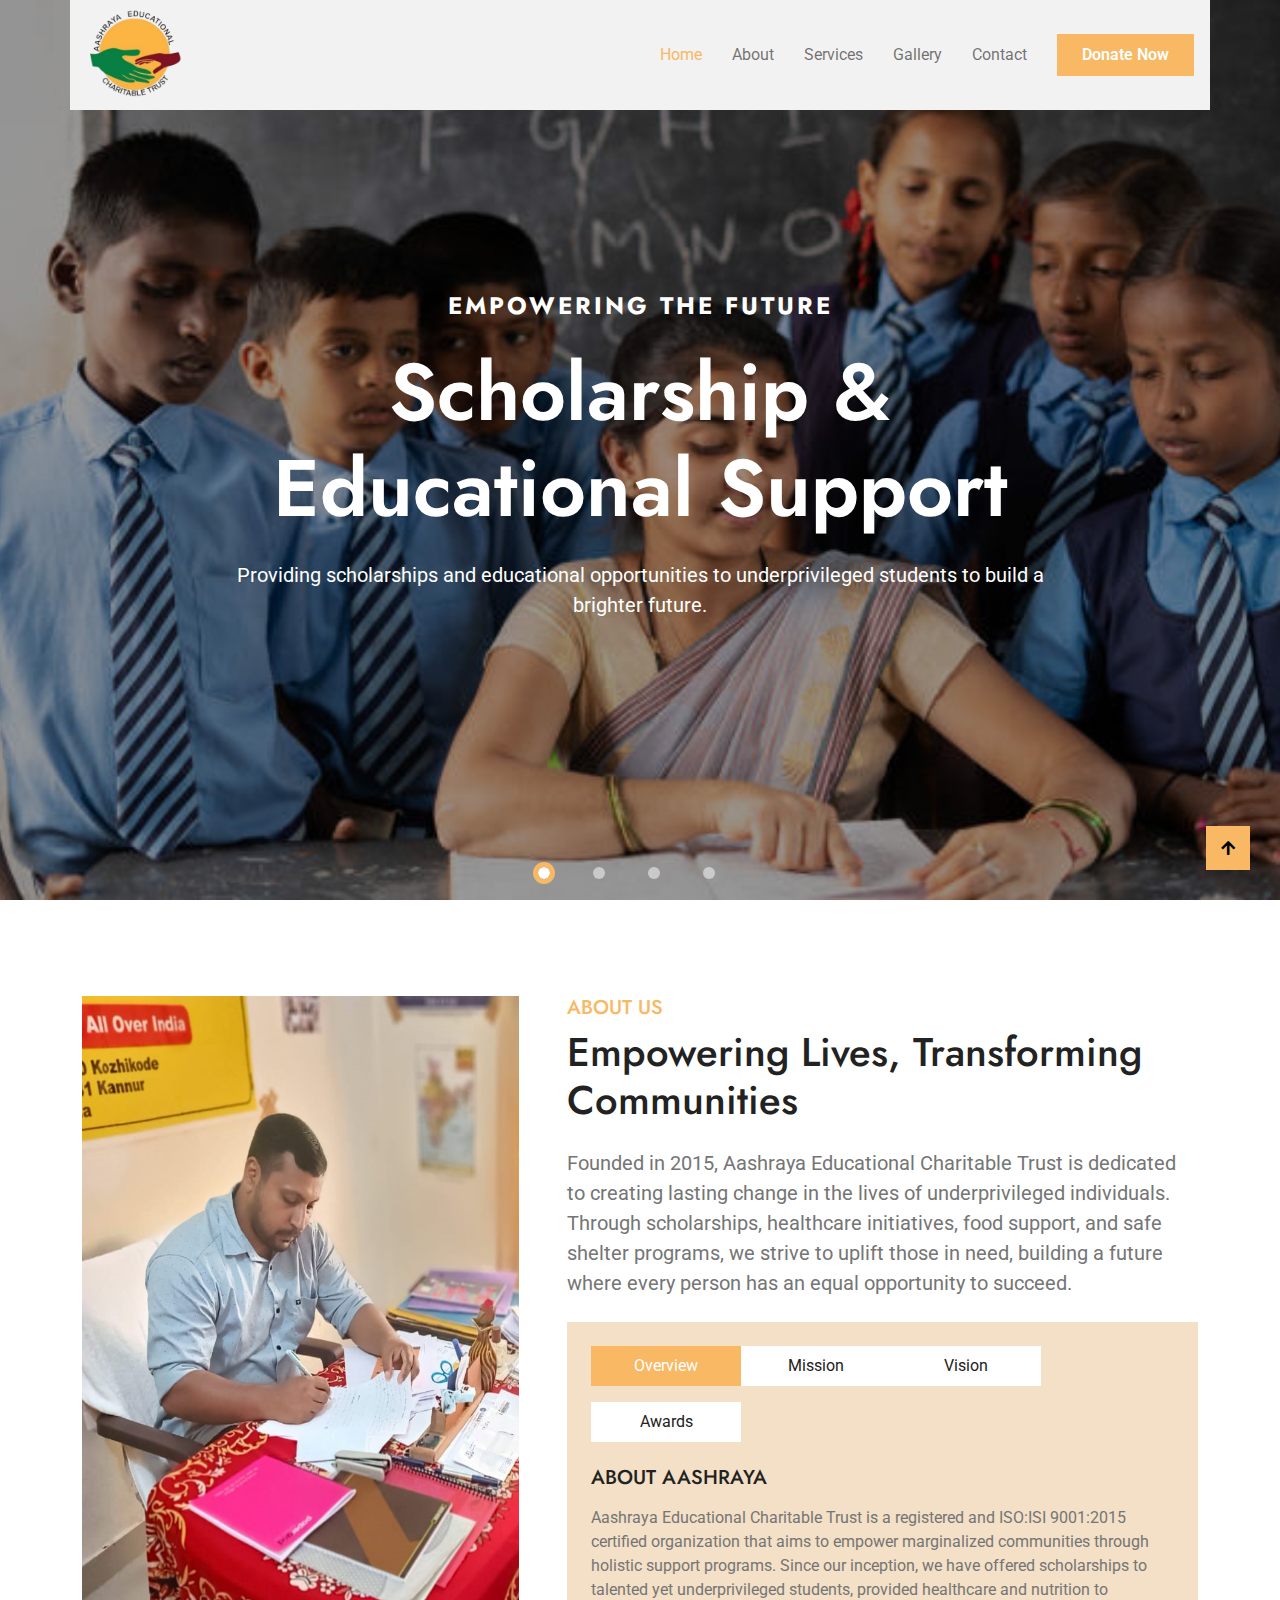
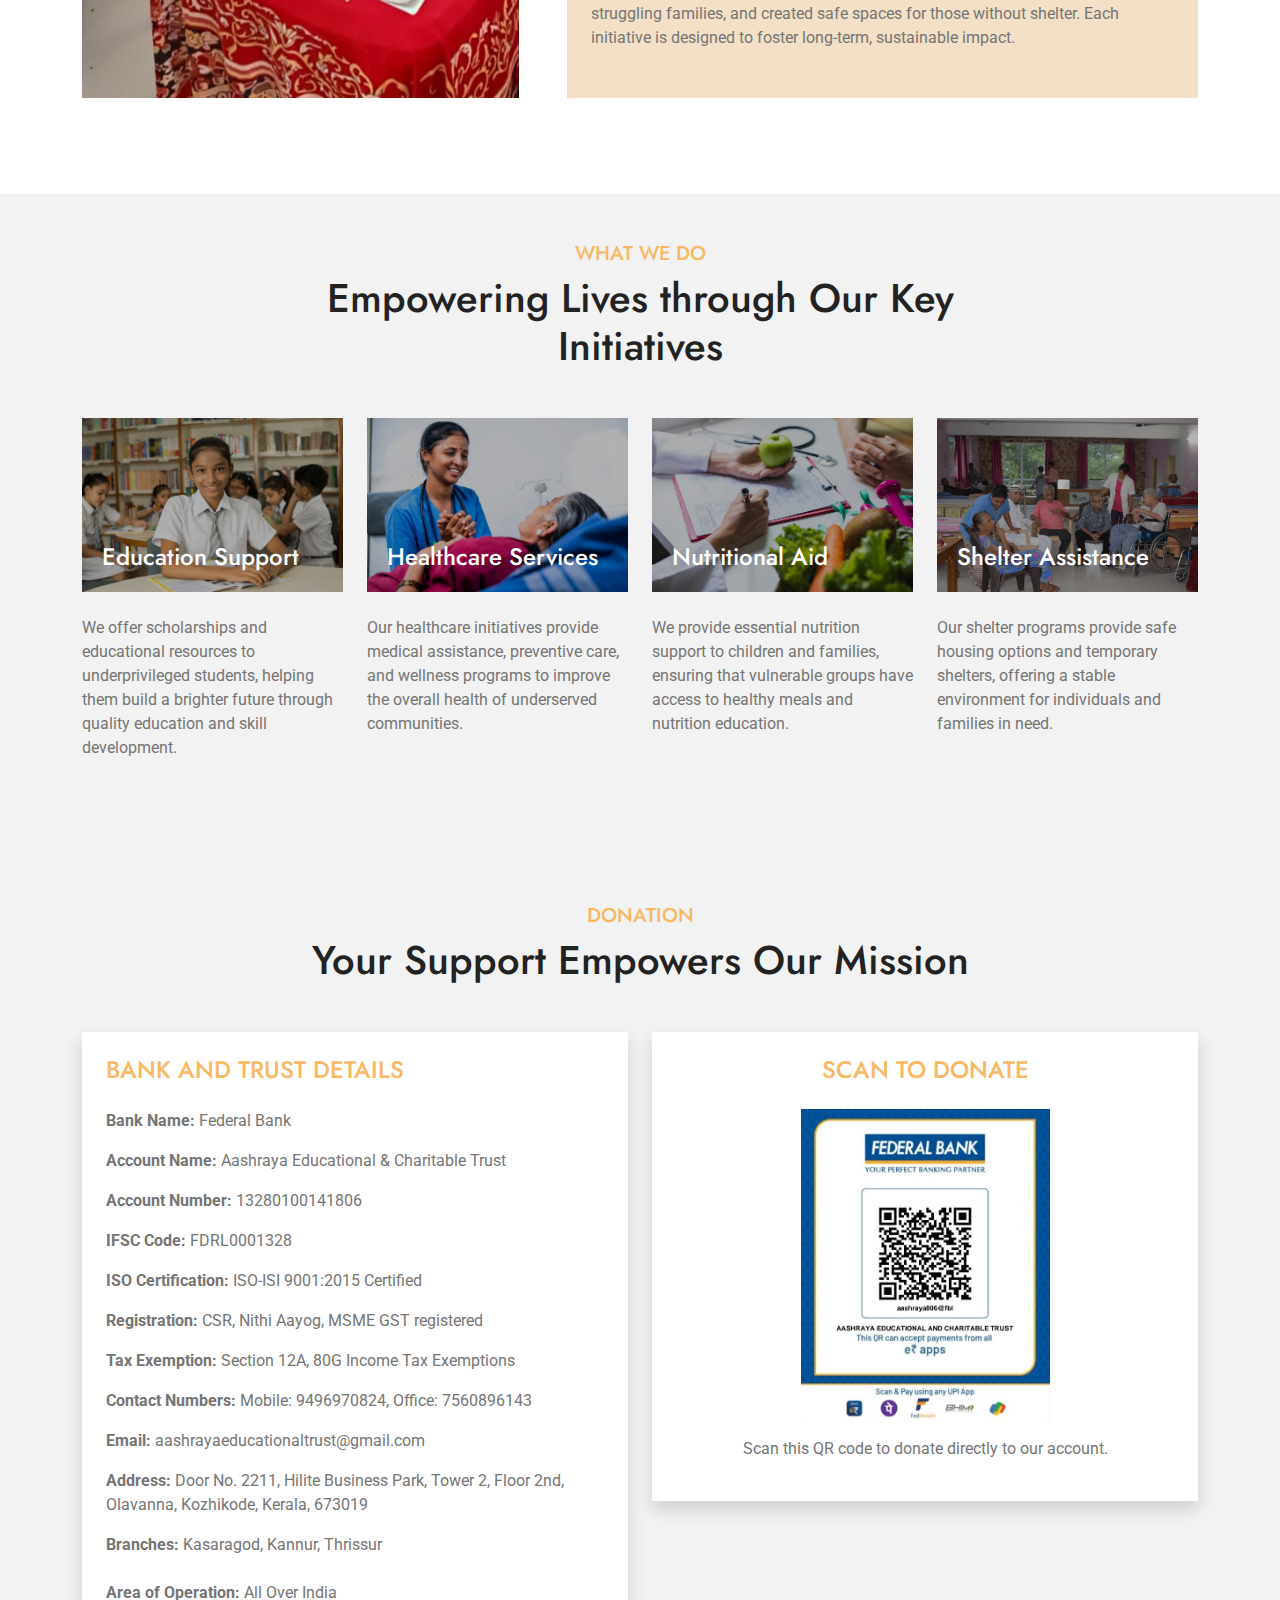
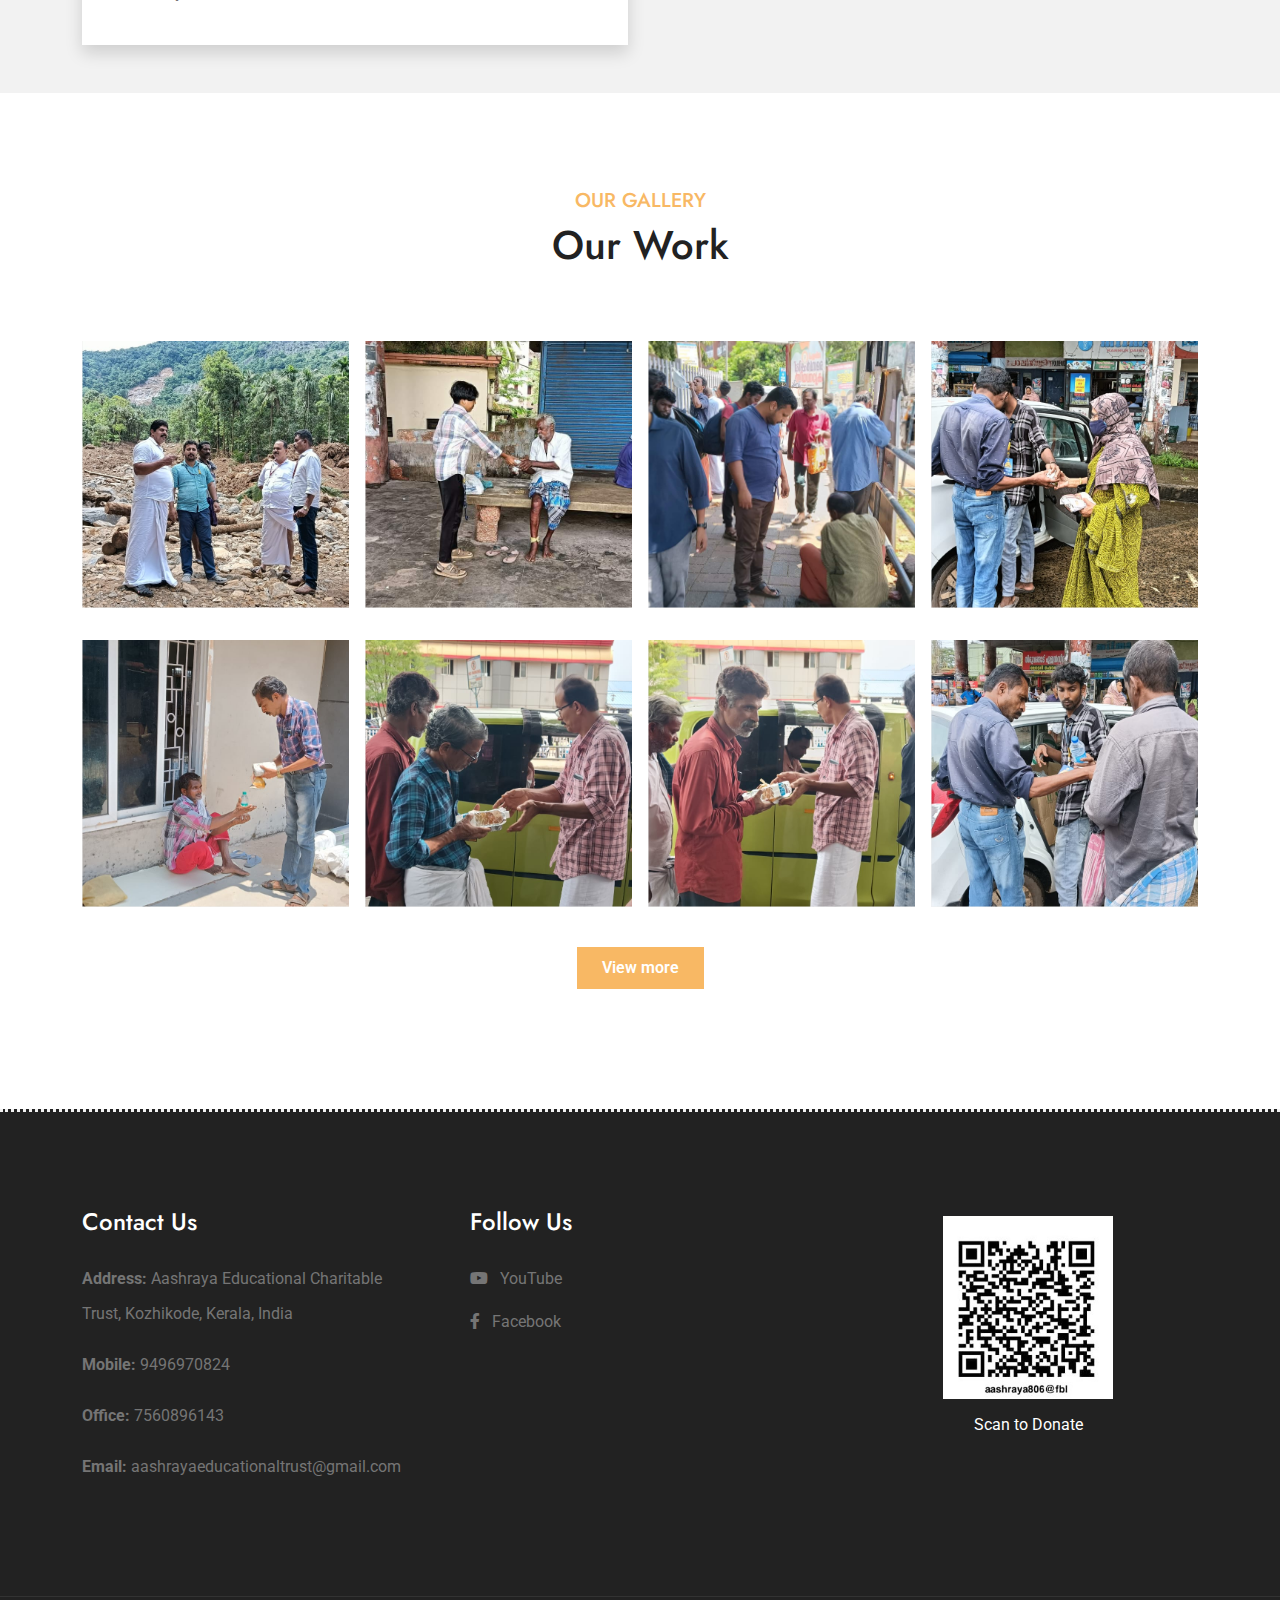
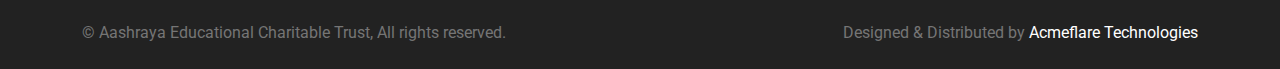
==== commit 57019863: "updates" ====
--- a/index.html
+++ b/index.html
@@ -55,6 +55,7 @@
                             <a href="index.html" class="nav-item nav-link active">Home</a>
                             <a href="about.html" class="nav-item nav-link">About</a>
                             <a href="service.html" class="nav-item nav-link">Services</a>
+                            <a href="gallery.html" class="nav-item nav-link">Gallery</a>
                             
                             <a href="contact.html" class="nav-item nav-link">Contact</a>
                         </div>
@@ -68,13 +69,14 @@
         <!-- Navbar End -->
 
         
-       <!-- Carousel Start -->
+      <!-- Carousel Start -->
 <div class="container-fluid carousel-header vh-100 px-0">
     <div id="carouselId" class="carousel slide" data-bs-ride="carousel">
         <ol class="carousel-indicators">
             <li data-bs-target="#carouselId" data-bs-slide-to="0" class="active"></li>
             <li data-bs-target="#carouselId" data-bs-slide-to="1"></li>
             <li data-bs-target="#carouselId" data-bs-slide-to="2"></li>
+            <li data-bs-target="#carouselId" data-bs-slide-to="3"></li> <!-- New indicator for Slide 4 -->
         </ol>
         <div class="carousel-inner" role="listbox">
             <!-- Slide 1 -->
@@ -85,7 +87,6 @@
                         <h4 class="text-white text-uppercase fw-bold mb-4" style="letter-spacing: 3px;">Empowering the Future</h4>
                         <h1 class="display-1 text-capitalize text-white mb-4">Scholarship & Educational Support</h1>
                         <p class="mb-5 fs-5">Providing scholarships and educational opportunities to underprivileged students to build a brighter future.</p>
-                      
                     </div>
                 </div>
             </div>
@@ -97,7 +98,6 @@
                         <h4 class="text-white text-uppercase fw-bold mb-4" style="letter-spacing: 3px;">Health for All</h4>
                         <h1 class="display-1 text-capitalize text-white mb-4">Healthcare & Medical Assistance</h1>
                         <p class="mb-5 fs-5">Delivering essential healthcare services to those in need through medical camps and health education.</p>
-                        
                     </div>
                 </div>
             </div>
@@ -109,7 +109,17 @@
                         <h4 class="text-white text-uppercase fw-bold mb-4" style="letter-spacing: 3px;">Fighting Hunger</h4>
                         <h1 class="display-1 text-capitalize text-white mb-4">Food and Nutrition Support</h1>
                         <p class="mb-5 fs-5">Ensuring access to food and nutritional support for marginalized communities.</p>
-                   
+                    </div>
+                </div>
+            </div>
+            <!-- Slide 4 (New Slide for Shelter Home & Old Age Home) -->
+            <div class="carousel-item">
+                <img src="img/Old-Age-Home-in-India.webp" class="img-fluid" alt="Shelter Home & Old Age Home Support">
+                <div class="carousel-caption">
+                    <div class="p-3" style="max-width: 900px;">
+                        <h4 class="text-white text-uppercase fw-bold mb-4" style="letter-spacing: 3px;">Safe & Caring Spaces</h4>
+                        <h1 class="display-1 text-capitalize text-white mb-4">Shelter Home & Old Age Home Support</h1>
+                        <p class="mb-5 fs-5">Providing safe shelter and support for the elderly and vulnerable communities.</p>
                     </div>
                 </div>
             </div>
@@ -308,17 +318,28 @@
             <h1 class="mb-0">Your Support Empowers Our Mission</h1>
         </div>
         <div class="row g-4">
-            <!-- Bank Details Column -->
-            <div class="col-lg-6">
-                <div class="p-4 bg-white rounded shadow">
-                    <h4 class="text-uppercase text-primary mb-4">Bank Details</h4>
-                    <p><strong>Bank Name:</strong> Federal Bank</p>
-                    <p><strong>Account Name:</strong> Aashraya Educational & Charitable Trust</p>
-                    <p><strong>Account Number:</strong> 13280100141806</p>
-                    <p><strong>IFSC Code:</strong> FDRL0001328</p>
-                    <p class="mt-4">For more details, please contact us at <strong>contact@aashraya.org</strong></p>
-                </div>
-            </div>
+            <!-- Bank and Trust Details Column -->
+<div class="col-lg-6">
+    <div class="p-4 bg-white rounded shadow">
+        <h4 class="text-uppercase text-primary mb-4">Bank and Trust Details</h4>
+        
+        <!-- Bank Details -->
+        <p><strong>Bank Name:</strong> Federal Bank</p>
+        <p><strong>Account Name:</strong> Aashraya Educational & Charitable Trust</p>
+        <p><strong>Account Number:</strong> 13280100141806</p>
+        <p><strong>IFSC Code:</strong> FDRL0001328</p>
+        
+        <p><strong>ISO Certification:</strong> ISO-ISI 9001:2015 Certified</p>
+        <p><strong>Registration:</strong> CSR, Nithi Aayog, MSME GST registered</p>
+        <p><strong>Tax Exemption:</strong> Section 12A, 80G Income Tax Exemptions</p>
+        <p><strong>Contact Numbers:</strong> Mobile: 9496970824, Office: 7560896143</p>
+        <p><strong>Email:</strong> aashrayaeducationaltrust@gmail.com</p>
+        <p><strong>Address:</strong> Door No. 2211, Hilite Business Park, Tower 2, Floor 2nd, Olavanna, Kozhikode, Kerala, 673019</p>
+        <p><strong>Branches:</strong> Kasaragod, Kannur, Thrissur</p>
+        <p class="mt-4"><strong>Area of Operation:</strong> All Over India</p>
+    </div>
+</div>
+
 
             <!-- QR Code Column -->
             <div class="col-lg-6 text-center">
@@ -399,67 +420,67 @@
        
       
 
-        <!-- Gallery Start -->
-        <div class="container-fluid gallery py-5 px-0">
+      <!-- Gallery Start -->
+      <div class="container-fluid gallery py-5 my-5 px-0">
+        <div class="container">
             <div class="text-center mx-auto pb-5" style="max-width: 800px;">
-                <h5 class="text-uppercase text-primary">Our work</h5>
-                <h1 class="mb-4">Our works</h1>
-            </div>
-            <div class="row g-0">
-                <div class="col-lg-4">
-                    <div class="gallery-item">
-                        <img src="img/gallery-2.jpg" class="img-fluid w-100" alt="">
-                        <div class="search-icon">
-                            <a href="img/gallery-2.jpg" data-lightbox="gallery-2" class="my-auto"><i class="fas fa-search-plus btn-hover-color bg-white text-primary p-3"></i></a>
-                        </div>
-                        <div class="gallery-content">
-                            
-                        </div>
-                    </div>
-                    <div class="gallery-item">
-                        <img src="img/gallery-3.jpg" class="img-fluid w-100" alt="">
-                        <div class="search-icon">
-                            <a href="img/gallery-3.jpg" data-lightbox="gallery-3" class="my-auto"><i class="fas fa-search-plus btn-hover-color bg-white text-primary p-3"></i></a>
-                        </div>
-                        <div class="gallery-content">
-                            
-                        </div>
-                    </div>
-                </div>
-                <div class="col-lg-4">
-                    <div class="gallery-item">
-                        <img src="img/gallery-1.jpg" class="img-fluid w-100" alt="">
-                        <div class="search-icon">
-                            <a href="img/gallery-1.jpg" data-lightbox="gallery-1" class="my-auto"><i class="fas fa-search-plus btn-hover-color bg-white text-primary p-3"></i></a>
-                        </div>
-                        <div class="gallery-content">
-                            
-                        </div>
-                    </div>
-                </div>
-                <div class="col-lg-4">
-                    <div class="gallery-item">
-                        <img src="img/gallery-4.jpg" class="img-fluid w-100" alt="">
-                        <div class="search-icon">
-                            <a href="img/gallery-4.jpg" data-lightbox="gallery-4" class="my-auto"><i class="fas fa-search-plus btn-hover-color bg-white text-primary p-3"></i></a>
-                        </div>
-                        <div class="gallery-content">
-                            
-                        </div>
-                    </div>
-                    <div class="gallery-item">
-                        <img src="img/gallery-5.jpg" class="img-fluid w-100" alt="">
-                        <div class="search-icon">
-                            <a href="img/gallery-5.jpg" data-lightbox="gallery-5" class="my-auto"><i class="fas fa-search-plus btn-hover-color bg-white text-primary p-3"></i></a>
-                        </div>
-                        <div class="gallery-content">
-                            
-                        </div>
-                    </div>
-                </div>
-            </div>
-        </div>
-        <!-- Gallery End -->
+                <h5 class="text-uppercase text-primary">Our Gallery</h5>
+                <h1 class="mb-4">Our Work</h1>
+            </div>
+            <div class="row g-3">
+                <!-- Gallery Items (1 to 32) -->
+
+                
+              
+                <div class="col-lg-3 col-md-4 col-sm-6 mb-3">
+                    <div class="gallery-item">
+                        <img src="img/gallery-14.jpg" alt="Gallery Image 1">
+                    </div>
+                </div>
+                <div class="col-lg-3 col-md-4 col-sm-6 mb-3">
+                    <div class="gallery-item">
+                        <img src="img/gallery-2.jpg" alt="Gallery Image 2">
+                    </div>
+                </div>
+                <div class="col-lg-3 col-md-4 col-sm-6 mb-3">
+                    <div class="gallery-item">
+                        <img src="img/gallery-3.jpg" alt="Gallery Image 3">
+                    </div>
+                </div>
+                <div class="col-lg-3 col-md-4 col-sm-6 mb-3">
+                    <div class="gallery-item">
+                        <img src="img/gallery-10.jpg" alt="Gallery Image 4">
+                    </div>
+                </div>
+                <div class="col-lg-3 col-md-4 col-sm-6 mb-3">
+                    <div class="gallery-item">
+                        <img src="img/gallery-5.jpg" alt="Gallery Image 5">
+                    </div>
+                </div>
+                <div class="col-lg-3 col-md-4 col-sm-6 mb-3">
+                    <div class="gallery-item">
+                        <img src="img/gallery-6.jpg" alt="Gallery Image 6">
+                    </div>
+                </div>
+                <div class="col-lg-3 col-md-4 col-sm-6 mb-3">
+                    <div class="gallery-item">
+                        <img src="img/gallery-7.jpg" alt="Gallery Image 7">
+                    </div>
+                </div>
+                <div class="col-lg-3 col-md-4 col-sm-6 mb-3">
+                    <div class="gallery-item">
+                        <img src="img/gallery-8.jpg" alt="Gallery Image 8">
+                    </div>
+                </div>
+               
+            </div>
+            <div class="d-flex justify-content-center align-items-center my-4">
+                <a href="gallery.html" class="btn-hover-bg btn btn-primary text-white py-2 px-4">View more</a>
+            </div>
+            
+        </div>
+    </div>
+    <!-- Gallery End -->
 
 
        
--- a/css/style.css
+++ b/css/style.css
@@ -560,70 +560,7 @@
 }
 /*** Blog End ***/
 
-/*** Gallery Start ***/
-.gallery .gallery-item {
-    position: relative;
-    overflow: hidden;
-    z-index: 1;
-}
-
-.gallery .gallery-item img {
-    transition: 0.5s;
-}
-
-.gallery .gallery-item:hover img {
-    transform: scale(1.2);
-}
-
-.gallery .gallery-item .gallery-content {
-    position: absolute;
-    width: 100%;
-    height: 0;
-    bottom: 0; 
-    left: 0;
-    background: rgba(249, 195, 123, .4);
-    text-align: center;
-    display: flex;
-    flex-direction: column;
-    justify-content: end;
-    transition: 0.5s;
-    z-index: 2;
-}
-
-.gallery .gallery-item:hover .gallery-content {
-    height: 100%;
-}
-
-.gallery .gallery-item .gallery-content .gallery-inner {
-    transition: 0.5s;
-    background: rgba(0, 0, 0, 0.1);
-    padding-top: 40px;
-}
-
-.gallery .gallery-item:hover .gallery-content .gallery-inner {
-    background: rgba(249, 195, 123, 1);
-    padding: 50px 0;
-    display: flex;
-    flex-direction: column;
-    align-items: center;
-    justify-content: center;
-}
-
-.gallery .gallery-item .search-icon {
-    position: absolute;
-    top: 50%;
-    left: 50%;
-    transform: translate(-50%, -50%);
-    margin-top: -80px;
-    opacity: 0;
-    transition: 0.5s;
-    z-index: 3;
-}
-
-.gallery .gallery-item:hover .search-icon {
-    opacity: 1;
-}
-/*** Gallery End ***/
+
 
 
 /*** Volunteer Start ***/
@@ -732,4 +669,37 @@
     border-top: 1px solid rgba(255, 255, 255, 0.08);
     background: var(--bs-dark) !important;
 }
-/*** copyright end ***/+/*** copyright end ***/
+.gallery {
+    padding-top: 5rem;
+    padding-bottom: 5rem;
+}
+.gallery-item {
+    overflow: hidden;
+    position: relative;
+    background-color: #f0f0f0; /* Optional background color */
+    width: 100%;
+    padding-top: 100%; /* Creates a 1:1 aspect ratio box */
+}
+
+.gallery-item img {
+    position: absolute;
+    top: 50%;
+    left: 50%;
+    width: 100%;
+    height: 100%;
+    object-fit: cover; /* Ensures the image covers the box while maintaining its aspect ratio */
+    transform: translate(-50%, -50%);
+    transition: transform 0.3s ease; /* Smooth transition for zoom effect */
+}
+
+.gallery-item:hover img {
+    transform: translate(-50%, -50%) scale(1.05); /* Slight zoom effect on hover */
+}
+
+/* Responsive padding adjustments for smaller screens */
+@media (max-width: 768px) {
+    .gallery-item {
+        padding-top: 75%; /* Use 4:3 ratio for mobile if needed */
+    }
+}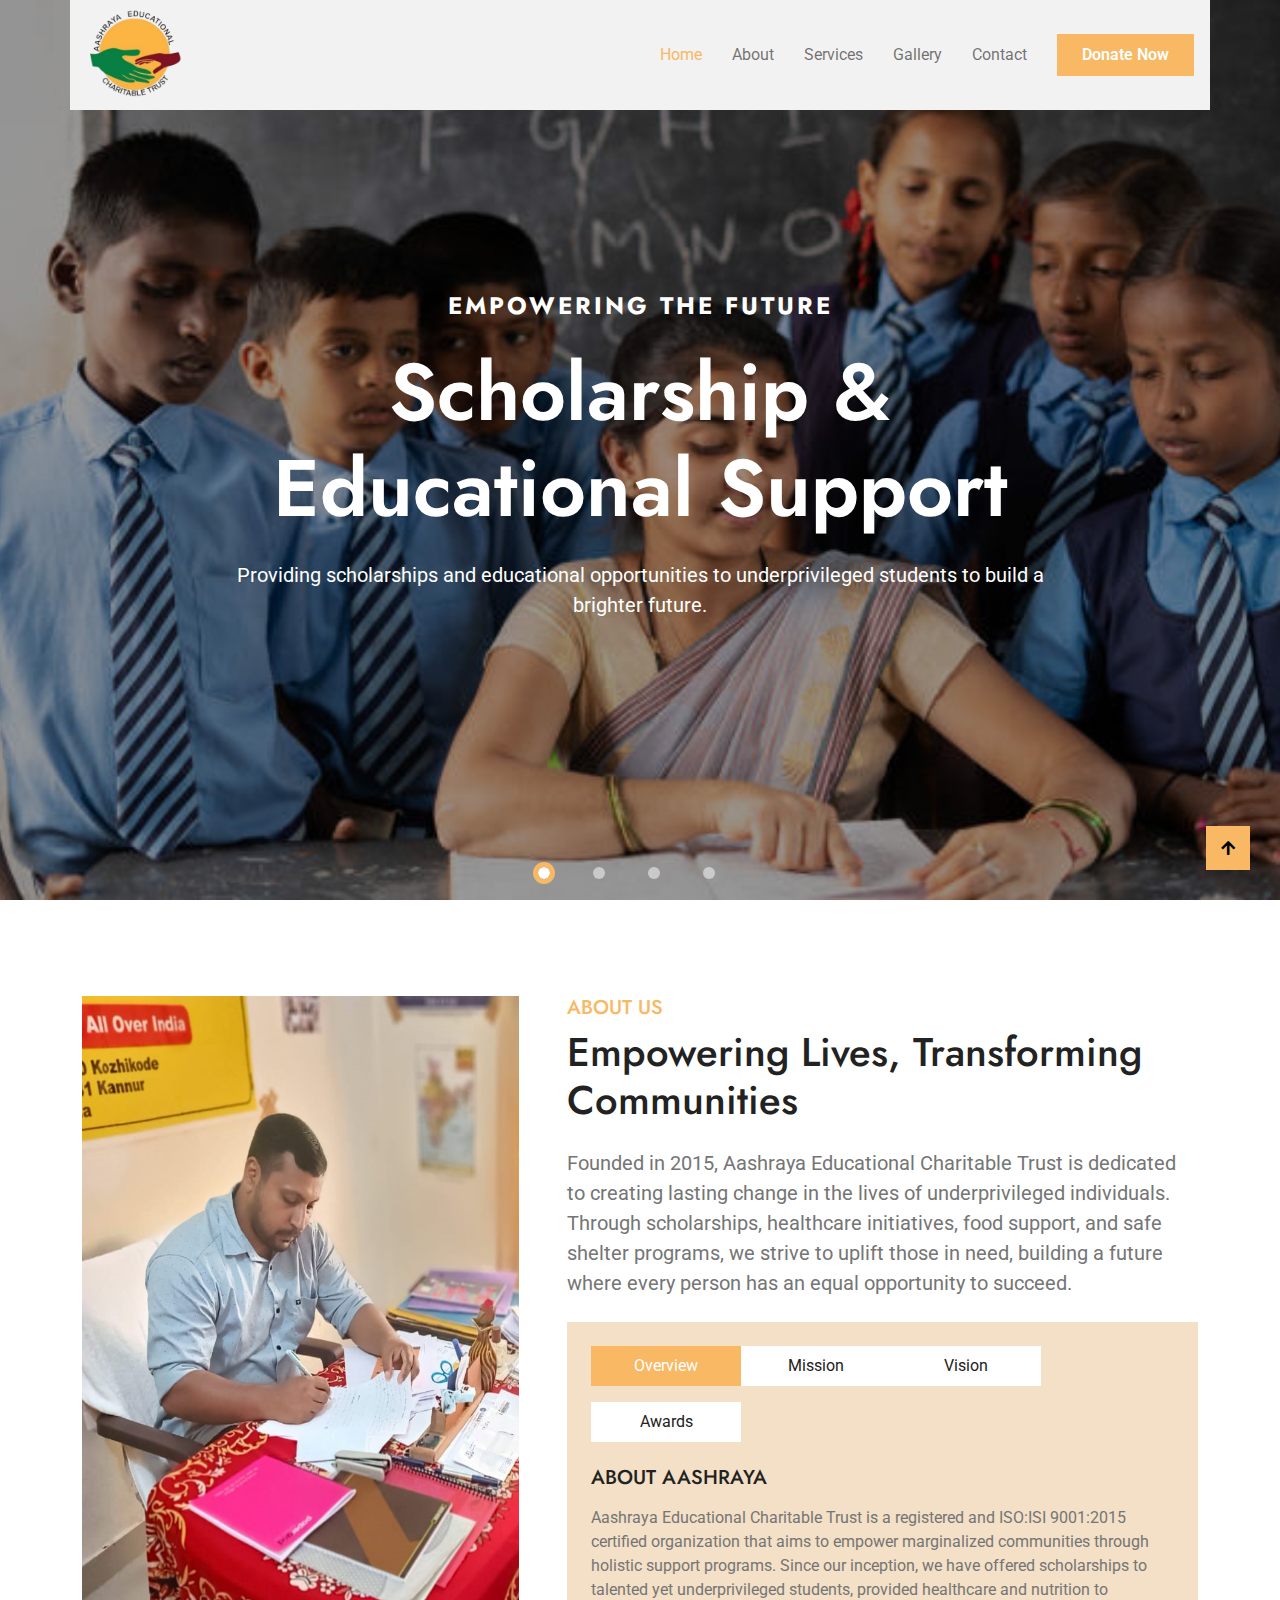
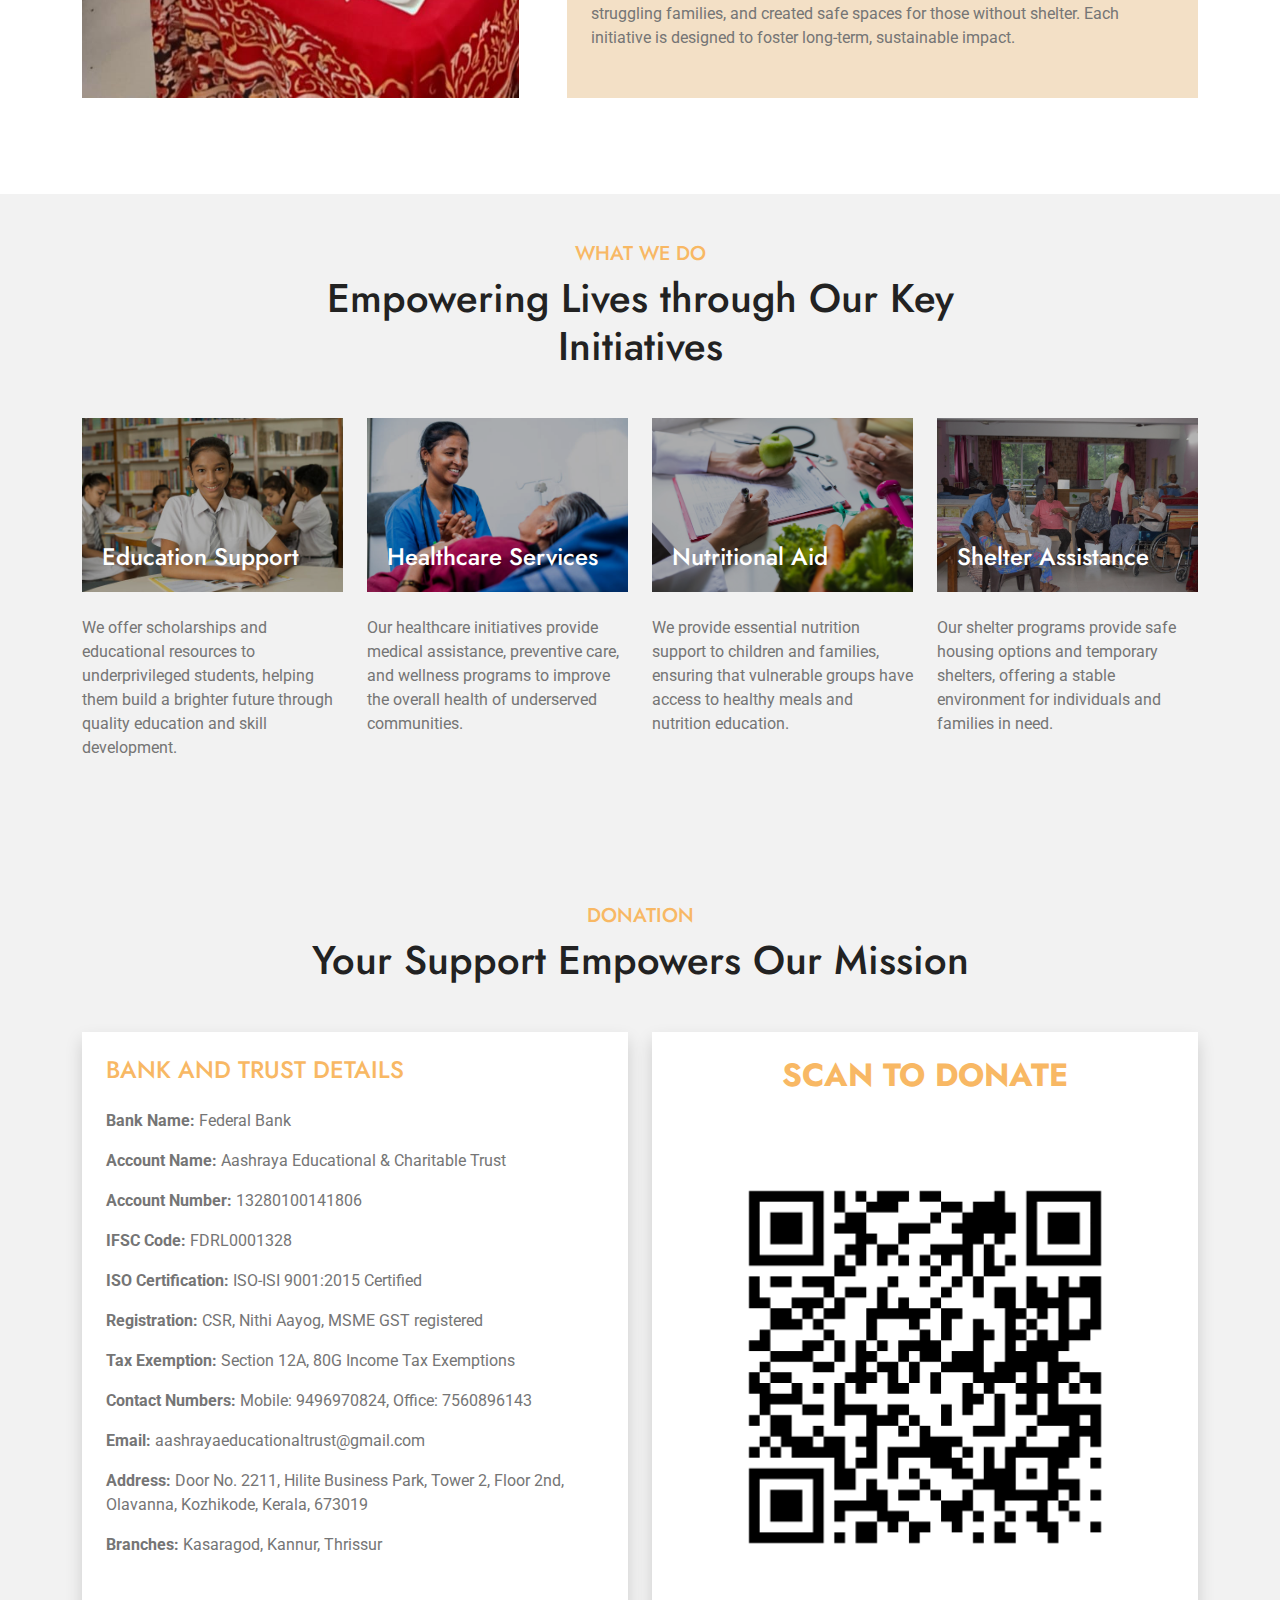
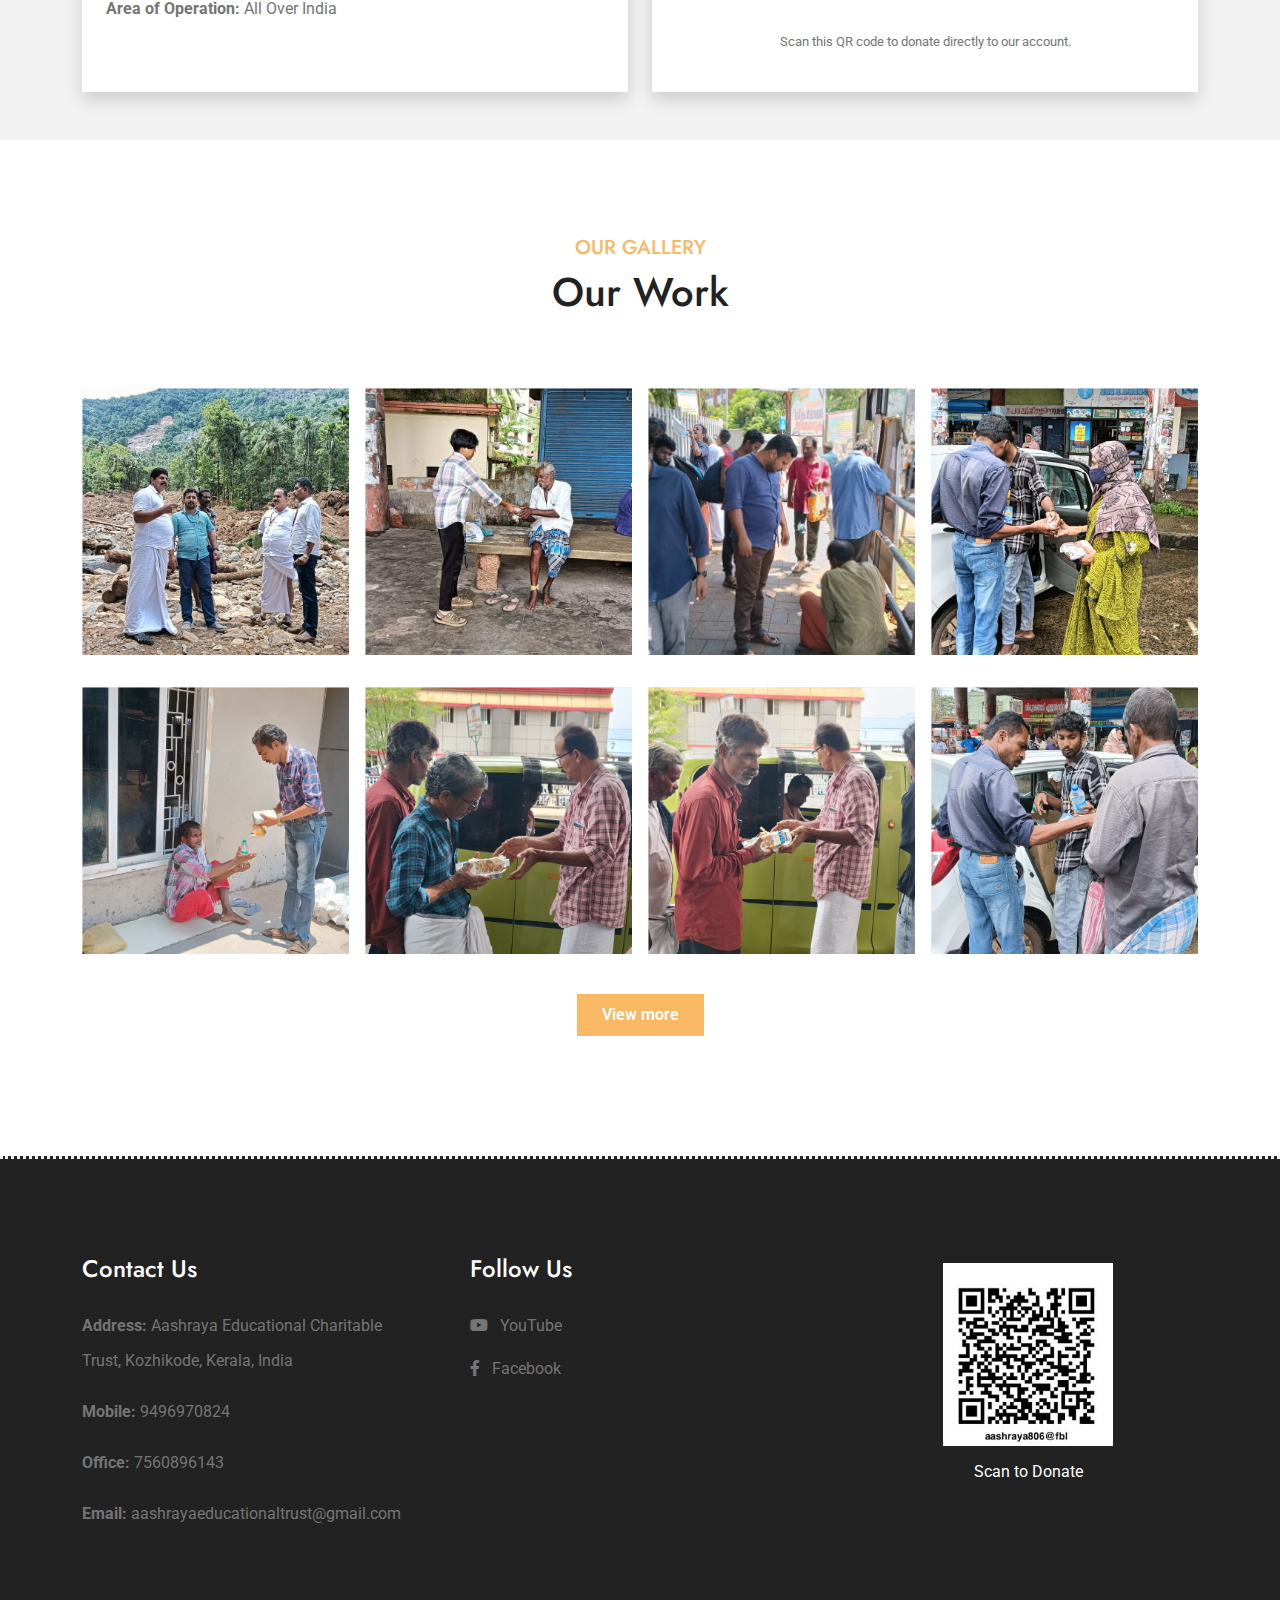
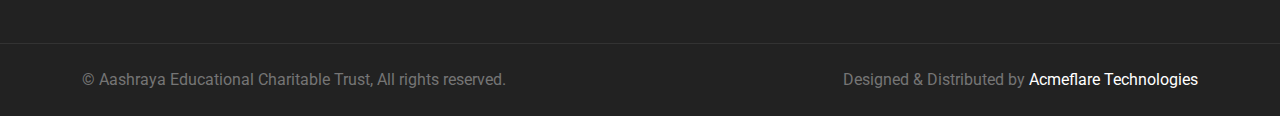
==== commit d03fedf6: "small corr" ====
--- a/index.html
+++ b/index.html
@@ -28,6 +28,25 @@
 
         <!-- Template Stylesheet -->
         <link href="css/style.css" rel="stylesheet">
+
+        <style>
+
+            .donation .row {
+    display: flex;
+    flex-wrap: wrap;
+    align-items: stretch;  /* Ensures boxes stretch to equal height */
+  }
+
+  .donation .col-lg-6 {
+    display: flex;           /* Makes each column flexible */
+  }
+
+  .donation .p-4 {
+    display: flex;
+    flex-direction: column;
+    height: 100%;            /* Forces content to fill the full height */
+  }
+        </style>
     </head>
 
     <body>
@@ -60,7 +79,7 @@
                             <a href="contact.html" class="nav-item nav-link">Contact</a>
                         </div>
                         <div class="d-flex align-items-center flex-nowrap pt-xl-0" style="margin-left: 15px;">
-                            <a href="index.html#donate" class="btn-hover-bg btn btn-primary text-white py-2 px-4 me-3">Donate Now</a>
+                            <a href="https://pmny.in/9ITldLYLwLGf" class="btn-hover-bg btn btn-primary text-white py-2 px-4 me-3">Donate Now</a>
                         </div>
                     </div>
                 </nav>
@@ -311,48 +330,43 @@
 
 
  <!-- Donation Start -->
-<div class="container-fluid donation bg-light" id="donate">
+ <div class="container-fluid donation bg-light" id="donate">
     <div class="container py-5">
-        <div class="text-center mx-auto pb-5" style="max-width: 800px;">
-            <h5 class="text-uppercase text-primary">Donation</h5>
-            <h1 class="mb-0">Your Support Empowers Our Mission</h1>
-        </div>
-        <div class="row g-4">
-            <!-- Bank and Trust Details Column -->
-<div class="col-lg-6">
-    <div class="p-4 bg-white rounded shadow">
-        <h4 class="text-uppercase text-primary mb-4">Bank and Trust Details</h4>
-        
-        <!-- Bank Details -->
-        <p><strong>Bank Name:</strong> Federal Bank</p>
-        <p><strong>Account Name:</strong> Aashraya Educational & Charitable Trust</p>
-        <p><strong>Account Number:</strong> 13280100141806</p>
-        <p><strong>IFSC Code:</strong> FDRL0001328</p>
-        
-        <p><strong>ISO Certification:</strong> ISO-ISI 9001:2015 Certified</p>
-        <p><strong>Registration:</strong> CSR, Nithi Aayog, MSME GST registered</p>
-        <p><strong>Tax Exemption:</strong> Section 12A, 80G Income Tax Exemptions</p>
-        <p><strong>Contact Numbers:</strong> Mobile: 9496970824, Office: 7560896143</p>
-        <p><strong>Email:</strong> aashrayaeducationaltrust@gmail.com</p>
-        <p><strong>Address:</strong> Door No. 2211, Hilite Business Park, Tower 2, Floor 2nd, Olavanna, Kozhikode, Kerala, 673019</p>
-        <p><strong>Branches:</strong> Kasaragod, Kannur, Thrissur</p>
-        <p class="mt-4"><strong>Area of Operation:</strong> All Over India</p>
-    </div>
-</div>
-
-
-            <!-- QR Code Column -->
-            <div class="col-lg-6 text-center">
-                <div class="p-4 bg-white rounded shadow">
-                    <h4 class="text-uppercase text-primary mb-4">Scan to Donate</h4>
-                    <img src="img/qr code.jpg" class="img-fluid w-50" alt="QR Code">
-                    <p class="mt-3">Scan this QR code to donate directly to our account.</p>
-                    
-                </div>
-            </div>
-        </div>
-    </div>
-</div>
+      <div class="text-center mx-auto pb-5" style="max-width: 800px;">
+        <h5 class="text-uppercase text-primary">Donation</h5>
+        <h1 class="mb-0">Your Support Empowers Our Mission</h1>
+      </div>
+      <div class="row g-4">
+        <!-- Bank and Trust Details Column -->
+        <div class="col-lg-6">
+          <div class="p-4 bg-white rounded shadow">
+            <h4 class="text-uppercase text-primary mb-4">Bank and Trust Details</h4>
+            <p><strong>Bank Name:</strong> Federal Bank</p>
+            <p><strong>Account Name:</strong> Aashraya Educational & Charitable Trust</p>
+            <p><strong>Account Number:</strong> 13280100141806</p>
+            <p><strong>IFSC Code:</strong> FDRL0001328</p>
+            <p><strong>ISO Certification:</strong> ISO-ISI 9001:2015 Certified</p>
+            <p><strong>Registration:</strong> CSR, Nithi Aayog, MSME GST registered</p>
+            <p><strong>Tax Exemption:</strong> Section 12A, 80G Income Tax Exemptions</p>
+            <p><strong>Contact Numbers:</strong> Mobile: 9496970824, Office: 7560896143</p>
+            <p><strong>Email:</strong> aashrayaeducationaltrust@gmail.com</p>
+            <p><strong>Address:</strong> Door No. 2211, Hilite Business Park, Tower 2, Floor 2nd, Olavanna, Kozhikode, Kerala, 673019</p>
+            <p><strong>Branches:</strong> Kasaragod, Kannur, Thrissur</p>
+            <p class="mt-4"><strong>Area of Operation:</strong> All Over India</p>
+          </div>
+        </div>
+  
+        <!-- QR Code Column -->
+        <div class="col-lg-6 text-center">
+          <div class="p-4 bg-white rounded shadow">
+            <h2 class="text-uppercase text-primary mb-4 fw-bold">Scan to Donate</h2>
+            <img src="img/qr_code.png" class="img-fluid w-100" alt="QR Code">
+            <p style="font-size: smaller;" class="mt-3">Scan this QR code to donate directly to our account.</p>
+          </div>
+        </div>
+      </div>
+    </div>
+  </div>
 <!-- Donation End -->
 
 
